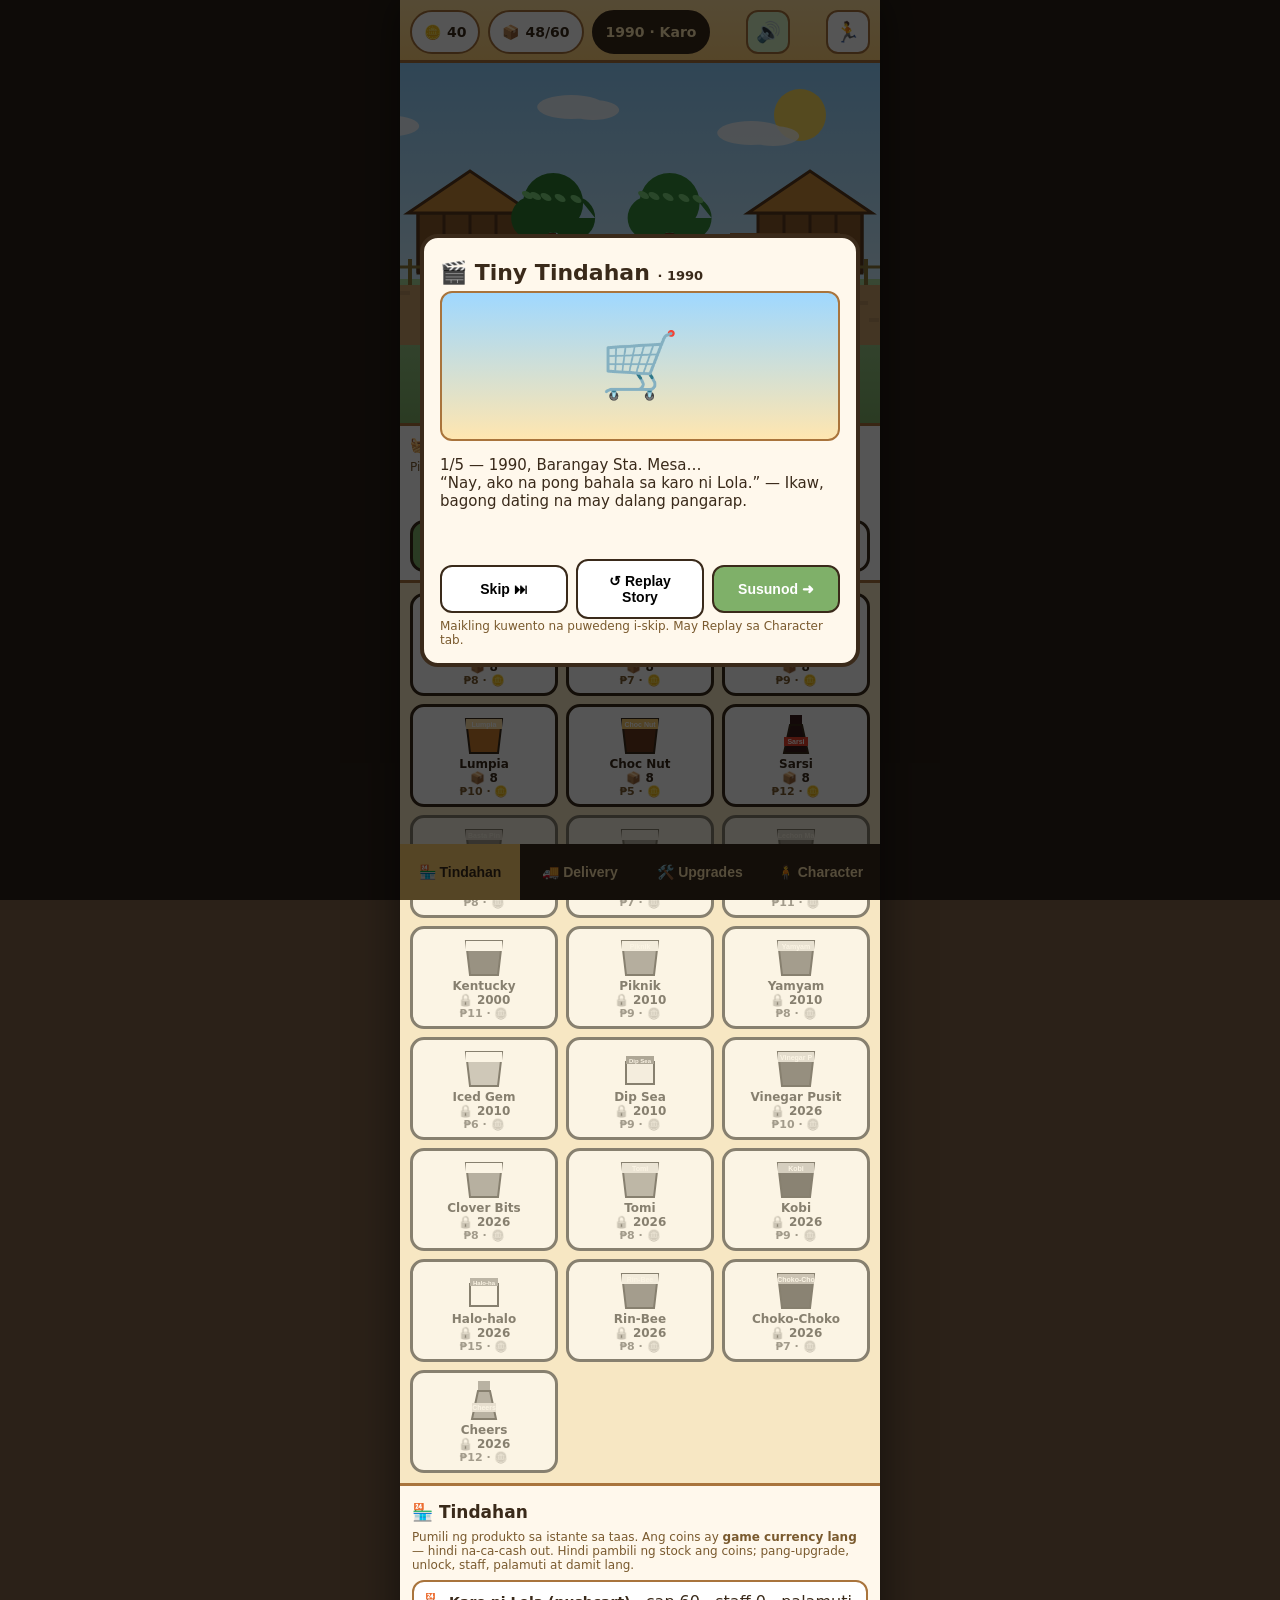
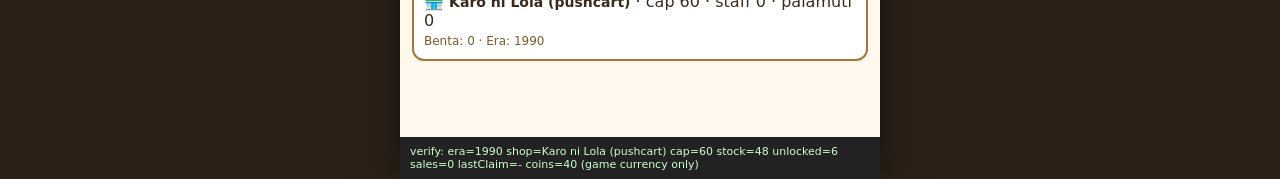
==== index.html @ ad43b335 "Save game and conversation for issue #1 Run: 37339218837" ====
<!DOCTYPE html>
<html lang="tl">
<head>
<meta charset="UTF-8">
<meta name="viewport" content="width=device-width, initial-scale=1.0, maximum-scale=1.0, user-scalable=no, viewport-fit=cover">
<meta name="theme-color" content="#7fb069">
<link rel="icon" href="data:image/svg+xml,<svg xmlns='http://www.w3.org/2000/svg' viewBox='0 0 100 100'><text y='.9em' font-size='90'>🛒</text></svg>">
<title>Tiny Tindahan (1990–2026)</title>
<style>
*{box-sizing:border-box;-webkit-tap-highlight-color:transparent}
html,body{margin:0;padding:0;background:#2b2118;font-family:"Segoe UI",system-ui,-apple-system,Roboto,"Helvetica Neue",Arial,sans-serif;color:#3a2a1a}
#wrap{max-width:480px;margin:0 auto;min-height:100dvh;background:#fff8ec;display:flex;flex-direction:column;position:relative;box-shadow:0 0 40px #0008}
#topbar{display:flex;align-items:center;gap:8px;padding:10px 10px 6px;background:linear-gradient(#ffdf9e,#ffd07a);border-bottom:3px solid #a9743c;position:sticky;top:0;z-index:30}
.pill{background:#fff;border:2px solid #a9743c;border-radius:999px;padding:5px 12px;font-weight:800;font-size:14px;min-height:44px;display:flex;align-items:center;gap:6px}
.pill small{font-weight:600}
#eraPill{background:#3a2a1a;color:#ffe6b0;border-color:#3a2a1a}
.iconbtn{margin-left:auto;background:#fff;border:2px solid #a9743c;border-radius:12px;min-width:44px;min-height:44px;font-size:20px;cursor:pointer}
.iconbtn.on{background:#d8f3c5}
#stage{position:relative;background:#bfe8ff}
canvas#game{display:block;width:100%;height:auto;touch-action:manipulation}
#bubble{position:absolute;left:50%;transform:translateX(-50%);top:8px;max-width:92%;background:#fff;border:3px solid #3a2a1a;border-radius:14px;padding:8px 12px;font-size:14px;display:none;z-index:5;box-shadow:0 4px 0 #0003}
#bubble b{color:#b3541e}
#bubble .orderRow{display:flex;gap:6px;margin-top:6px;flex-wrap:wrap}
#orderPanel{background:#fff;border-top:3px solid #a9743c;padding:8px 10px}
#orderPanel h3{margin:2px 0 6px;font-size:15px}
#tray{display:flex;gap:8px;flex-wrap:wrap;min-height:52px}
.trayItem{border:2px dashed #a9743c;border-radius:10px;padding:4px 8px;font-size:13px;font-weight:700;background:#fff8e6}
#serveRow{display:flex;gap:8px;margin-top:8px}
.bigbtn{flex:1;min-height:52px;border-radius:14px;border:3px solid #3a2a1a;font-size:16px;font-weight:900;cursor:pointer}
#serveBtn{background:#7fb069;color:#fff;text-shadow:0 1px 0 #0006}
#clearBtn{background:#fff}
#shelf{display:grid;grid-template-columns:repeat(3,1fr);gap:8px;padding:10px;background:#f7e7c3;border-top:3px solid #a9743c}
.prod{border:3px solid #3a2a1a;border-radius:14px;background:#fff;padding:6px 4px;text-align:center;cursor:pointer;position:relative;min-height:96px;user-select:none}
.prod:active{transform:scale(.96)}
.prod.sel{outline:4px solid #2e9e44;background:#e9ffd9}
.prod.locked{filter:grayscale(1);opacity:.55}
.prod .pk{height:44px;display:flex;align-items:center;justify-content:center}
.prod .nm{font-size:12px;font-weight:900}
.prod .st{font-size:12px;font-weight:700}
.prod .pr{font-size:11px;color:#7a5a2e;font-weight:700}
.prod.pop{animation:pop .35s}
@keyframes pop{40%{transform:translateY(-8px) scale(1.08)}}
#tabs{display:flex;background:#3a2a1a;position:sticky;bottom:0;z-index:30}
#tabs button{flex:1;background:none;border:none;color:#ffe6b0;font-weight:900;font-size:14px;padding:14px 4px;min-height:56px;cursor:pointer}
#tabs button.act{background:#ffcf6e;color:#3a2a1a}
.sheet{display:none;padding:12px;max-height:46dvh;overflow:auto;background:#fff8ec;border-top:3px solid #a9743c}
.sheet.act{display:block}
.sheet h2{margin:4px 0 8px;font-size:17px}
.card{border:2px solid #a9743c;border-radius:12px;padding:10px;margin:8px 0;background:#fff}
.card b{font-size:14px}
.row{display:flex;gap:8px;align-items:center;flex-wrap:wrap}
.btn{border:2px solid #3a2a1a;border-radius:12px;background:#ffcf6e;font-weight:900;padding:12px;min-height:48px;font-size:14px;cursor:pointer;flex:1}
.btn.ghost{background:#fff}
.btn.green{background:#7fb069;color:#fff}
.btn:disabled{opacity:.5}
.note{font-size:12px;color:#7a5a2e}
.modal{position:fixed;inset:0;background:#000a;display:none;align-items:center;justify-content:center;z-index:99;padding:14px}
.modal.open{display:flex}
.box{background:#fff8ec;border:4px solid #3a2a1a;border-radius:18px;max-width:440px;width:100%;max-height:92dvh;overflow:auto;padding:16px}
.box h1{font-size:22px;margin:6px 0}
.storyImg{height:150px;border-radius:12px;background:linear-gradient(#9fd8ff,#ffe6b0);border:2px solid #a9743c;display:flex;align-items:center;justify-content:center;font-size:64px;overflow:hidden;position:relative}
.opt{display:flex;gap:6px;flex-wrap:wrap;margin:6px 0}
.opt button{border:2px solid #3a2a1a;border-radius:999px;padding:10px 12px;min-height:44px;background:#fff;font-weight:800;cursor:pointer;font-size:13px}
.opt button.sel{background:#3a2a1a;color:#ffe6b0}
input[type=text]{width:100%;padding:12px;border:2px solid #3a2a1a;border-radius:12px;font-size:16px;min-height:48px}
#toast{position:fixed;left:50%;transform:translateX(-50%);bottom:76px;background:#3a2a1a;color:#ffe6b0;padding:10px 16px;border-radius:999px;font-weight:800;display:none;z-index:120;font-size:14px}
#adbox{text-align:center}
#adprog{height:14px;background:#eee;border-radius:99px;overflow:hidden;border:2px solid #3a2a1a;margin:10px 0}
#adbar{height:100%;width:0;background:#7fb069}
@media (prefers-reduced-motion:reduce){.prod.pop{animation:none}}
#verify{font-size:11px;background:#222;color:#cfc;padding:8px 10px;white-space:pre-wrap}
</style>
</head>
<body>
<div id="wrap">
  <div id="topbar">
    <div class="pill">🪙 <span id="coins">0</span></div>
    <div class="pill">📦 <span id="cap">0/60</span></div>
    <div class="pill" id="eraPill">1990</div>
    <button class="iconbtn on" id="sndBtn" title="Tunog">🔊</button>
    <button class="iconbtn" id="motionBtn" title="Bawas galaw">🏃</button>
  </div>
  <div id="stage">
    <canvas id="game" width="480" height="360"></canvas>
    <div id="bubble"></div>
  </div>
  <div id="orderPanel">
    <h3>🧺 <span id="custName">Maghintay ng customer…</span></h3>
    <div id="tray"><span class="note">Pindutin ang produkto sa ibaba para ihanda ang order.</span></div>
    <div id="serveRow">
      <button class="bigbtn" id="serveBtn">Ibigay 🧾</button>
      <button class="bigbtn" id="clearBtn">Alisin</button>
    </div>
  </div>
  <div id="shelf"></div>
  <div class="sheet act" id="sh-tindahan">
    <h2>🏪 Tindahan</h2>
    <div class="note">Pumili ng produkto sa istante sa taas. Ang coins ay <b>game currency lang</b> — hindi na-ca-cash out. Hindi pambili ng stock ang coins; pang-upgrade, unlock, staff, palamuti at damit lang.</div>
    <div id="shopInfo"></div>
  </div>
  <div class="sheet" id="sh-delivery">
    <h2>🚚 Delivery</h2>
    <div class="card"><b>📦 Libreng Daily Delivery</b> (Asia/Manila, 1×/araw)<br>
      <span id="dailyInfo" class="note"></span><br><br>
      <div class="row"><button class="btn green" id="claimBtn">Claim Free Delivery</button>
      <button class="btn" id="claimAdBtn">📺 Watch Ad — Claim +6 Bonus</button></div>
      <div class="note">Demo Ad pa lang (hindi tunay na kita). Bonus ay eksaktong +6 kapag natapos ang ad.</div>
    </div>
    <div class="card"><b>📺 Extra stock (Rewarded Ad, +6 bawat panood)</b><br>
      <span class="note">Pumili ng bundle bago manood. Reward pagkatapos ng ad. Kapag ni-close/skip, walang reward.</span>
      <div class="row" style="margin-top:8px"><select id="adBundle" style="flex:1;min-height:48px;border-radius:12px;border:2px solid #3a2a1a;font-weight:800"></select>
      <button class="btn" id="watchAdBtn">Manood (Demo Ad)</button></div>
    </div>
    <div class="card"><b>💎 Stock Packs (bayad)</b><br><span class="note">Demo-only — walang tunay na bayad na nakakabit. Hindi ito investment o pagkakakitaan.</span>
      <div class="row" style="margin-top:8px">
        <button class="btn ghost" id="pack1">Maliit ₱29 · 12 halo (DEMO)</button>
        <button class="btn ghost" id="pack2">Malaki ₱99 · 40 halo (DEMO)</button>
      </div>
    </div>
    <div class="card"><b>📥 Delivery box (sobra)</b><div id="dbox" class="note"></div>
      <div class="row"><button class="btn ghost" id="stashBtn">Ilipat ang kasya sa istante</button></div>
    </div>
  </div>
  <div class="sheet" id="sh-upgrades">
    <h2>🛠️ Upgrades</h2>
    <div id="upg"></div>
  </div>
  <div class="sheet" id="sh-character">
    <h2>🧍 Character</h2>
    <div id="charPane"></div>
  </div>
  <div id="tabs">
    <button data-s="tindahan" class="act">🏪 Tindahan</button>
    <button data-s="delivery">🚚 Delivery</button>
    <button data-s="upgrades">🛠️ Upgrades</button>
    <button data-s="character">🧍 Character</button>
  </div>
  <div id="verify"></div>
</div>

<!-- STORY -->
<div class="modal open" id="storyM"><div class="box">
  <h1>🎬 Tiny Tindahan <small style="font-size:13px">· 1990</small></h1>
  <div class="storyImg" id="storyImg">🛒</div>
  <p id="storyTxt" style="font-size:15px;min-height:88px"></p>
  <div class="row"><button class="btn ghost" id="skipStory">Skip ⏭</button>
  <button class="btn ghost" id="replayStory">↺ Replay Story</button>
  <button class="btn green" id="nextStory">Susunod ➜</button></div>
  <div class="note">Maikling kuwento na puwedeng i-skip. May Replay sa Character tab.</div>
</div></div>

<!-- CHARACTER SELECT -->
<div class="modal" id="charM"><div class="box">
  <h1>🧍 Piliin ang tindero/tindera</h1>
  <label class="note">Pangalan</label><input type="text" id="pname" maxlength="14" value="Apo">
  <div id="charOpts"></div>
  <div class="row" style="margin-top:10px"><button class="btn green" id="startBtn">Magsimula sa 1990 🎉</button></div>
  <div class="note">Ibang hiwa ng damit sa bawat era (hindi recolor lang): 1990 baro/tsinelas → 2000 polo → 2010 tee+apron → 2026 modern polo+apron.</div>
</div></div>

<!-- DEMO AD -->
<div class="modal" id="adM"><div class="box" id="adbox">
  <h1>📺 Demo Ad</h1>
  <p class="note">Hindi ito tunay na ad / walang kinikita. Tapusin para makuha ang eksaktong +6.</p>
  <div style="font-size:54px">🥤✨🍪</div>
  <p><b>Sari-sari saya! Bili na!</b></p>
  <div id="adprog"><div id="adbar"></div></div>
  <div class="row"><button class="btn ghost" id="closeAd">Isara (walang reward)</button>
  <button class="btn green" id="finishAd" disabled>Tapusin (0s)</button></div>
</div></div>

<div id="toast"></div>

<script>
"use strict";
/* ============ DATA ============ */
const PRODUCTS=[
 {id:"pompoms",n:"Pompoms",c1:"#e8402a",c2:"#ffb52e",price:8,era:1990,kind:"packet",d:"Cheese curls"},
 {id:"sweetcorn",n:"Sweet Corn",c1:"#f7c948",c2:"#3f9e4d",price:7,era:1990,kind:"packet",d:"Mais"},
 {id:"bangus",n:"Sizzling Bangus",c1:"#2e9bd6",c2:"#ffffff",price:9,era:1990,kind:"packet",d:"Bangus chichirya"},
 {id:"lumpia",n:"Lumpia",c1:"#c97b2d",c2:"#ffe1a8",price:10,era:1990,kind:"packet",d:"Lumpiang shanghai snack"},
 {id:"chocnut",n:"Choc Nut",c1:"#6b3b1f",c2:"#f5c86e",price:5,era:1990,kind:"packet",d:"Mani-choco"},
 {id:"sarsi",n:"Sarsi",c1:"#3b1c1c",c2:"#e8402a",price:12,era:1990,kind:"bottle",d:"Bottled sarsaparilla"},
 {id:"basta",n:"Basta Pinoy",c1:"#1d6fb8",c2:"#ffdf3e",price:8,era:2000,kind:"packet"},
 {id:"aiza",n:"Aiza",c1:"#e86fb0",c2:"#fff",price:7,era:2000,kind:"packet"},
 {id:"lechon",n:"Lechon Manok",c1:"#b3541e",c2:"#ffd07a",price:11,era:2000,kind:"packet"},
 {id:"kentucky",n:"Kentucky",c1:"#d42a2a",c2:"#fff",price:11,era:2000,kind:"packet"},
 {id:"piknik",n:"Piknik",c1:"#2e9e44",c2:"#fff59d",price:9,era:2010,kind:"packet"},
 {id:"yamyam",n:"Yamyam",c1:"#7b4fd0",c2:"#ffd1ec",price:8,era:2010,kind:"packet"},
 {id:"icedgem",n:"Iced Gem",c1:"#f49ac1",c2:"#fff",price:6,era:2010,kind:"jar"},
 {id:"dipsea",n:"Dip Sea",c1:"#1f8a8a",c2:"#c8fff4",price:9,era:2010,kind:"cup"},
 {id:"pusit",n:"Vinegar Pusit",c1:"#5b3b8c",c2:"#cfe08a",price:10,era:2026,kind:"packet"},
 {id:"clover",n:"Clover Bits",c1:"#3f9e4d",c2:"#fff",price:8,era:2026,kind:"packet"},
 {id:"tomi",n:"Tomi",c1:"#ff7b1c",c2:"#ffe1a8",price:8,era:2026,kind:"packet"},
 {id:"kobi",n:"Kobi",c1:"#4d2c1a",c2:"#ffb52e",price:9,era:2026,kind:"packet"},
 {id:"halo",n:"Halo-halo",c1:"#b678e8",c2:"#fff",price:15,era:2026,kind:"cup"},
 {id:"rinbee",n:"Rin-Bee",c1:"#e8402a",c2:"#fff59d",price:8,era:2026,kind:"packet"},
 {id:"choko",n:"Choko-Choko",c1:"#4d2c1a",c2:"#ff8fb0",price:7,era:2026,kind:"packet"},
 {id:"cheers",n:"Cheers",c1:"#2e9bd6",c2:"#ffdf3e",price:12,era:2026,kind:"bottle"},
];
const ERAS=[1990,2000,2010,2026];
const SHOPLV=[{n:"Karo ni Lola (pushcart)",cap:60,cost:0},{n:"Sari-sari Store",cap:90,cost:150},{n:"Malaking Tindahan",cap:140,cost:400},{n:"Talipapa Stalls",cap:220,cost:900}];
const LINES={
 req:["Pabili po ng {o}! 🙏","Ate/Kuya, pahingi pong {o} 😋","Nakakamiss 'to! {o} nga po.","Pang-merienda lang po, {o} please!","Sarap nito noong bata ako — {o} nga!","Pasalubong ko po: {o} 😄"],
 thanks:["Salamat po! Babalik ako! 😊","Sarap! Sulit! 👍","Ayos! Ingat po! 👋","Sakto sa merienda! 🥰","Salamat, suki na ako! ❤️"],
 browse:["Tingin-tingin lang po muna… 👀","Uy, dami n'yong bago! 😮","Naalala ko si Lola dito… 🥹","Kamusta po? Mainit ngayon no? ☀️"],
 nostock:["Ay, ubos na pala… bukas na lang! 🥲","Sayang! Next time na lang po."]
};
const CUSTS=[
 {id:"junjun",n:"Jun-jun",d:"Bata · 8 y/o",skin:"#f2b880",hair:"#2b2118",hs:"buzz",cloth:"#e8402a",h:0.72},
 {id:"mika",n:"Mika",d:"Estudyante",skin:"#e8a06e",hair:"#4d2c1a",hs:"pigtail",cloth:"#2e9bd6",h:0.85},
 {id:"nena",n:"Aling Nena",d:"Suki · 62 y/o",skin:"#d99a63",hair:"#cfcfcf",hs:"bun",cloth:"#7b4fd0",h:0.95},
 {id:"boy",n:"Mang Boy",d:"Karpintero",skin:"#c98a5a",hair:"#1c1c1c",hs:"cap",cloth:"#3f9e4d",h:1.05},
 {id:"pilo",n:"Tatay Pilo",d:"Lolo · 70 y/o",skin:"#d99a63",hair:"#eeeeee",hs:"thin",cloth:"#a9743c",h:0.98},
 {id:"liza",n:"Liza",d:"Nanay",skin:"#f2b880",hair:"#5b2c14",hs:"long",cloth:"#e86fb0",h:1.0},
 {id:"drix",n:"Kuya Drix",d:"Tricycle driver",skin:"#c98a5a",hair:"#1c1c1c",hs:"short",cloth:"#ffdf3e",h:1.08},
];
const SKINS=["#f7c9a0","#f2b880","#e8a06e","#d99a63","#c98a5a","#a06a3b"];
const HAIRS=["#1c1c1c","#4d2c1a","#7a4a1e","#cfcfcf","#5b2c14","#2b2118"];
const HSTYLES=["short","buzz","long","bun","pigtail","cap","thin"];
const CLOTHES90=["Baro't Tsinelas","Daster 90s","Polo Barong","Palda't Blusa"];
const CLOTHESNEW=["Polo 2000","Tee + Apron","Modern Polo","Talipapa Vest"];
/* ============ STATE ============ */
const KEY="tinyTindahan_v1";
let S;
function defState(){const stock={};["pompoms","sweetcorn","bangus","lumpia","chocnut","sarsi"].forEach(k=>stock[k]=8);
 return {coins:40,stock,dbox:{},shop:0,unlocked:["pompoms","sweetcorn","bangus","lumpia","chocnut","sarsi"],
 staff:0,decor:0,eraIdx:0,seenStory:false,char:{name:"Apo",skin:1,hair:1,hs:0,cloth:0,body:1},
 lastClaim:"",muted:false,vol:0.7,reduced:false,sales:0};}
function load(){try{const r=localStorage.getItem(KEY);if(r){S=Object.assign(defState(),JSON.parse(r));return;}}catch(e){}S=defState();}
function save(){try{localStorage.setItem(KEY,JSON.stringify(S));}catch(e){}}
function manilaDate(){try{return new Intl.DateTimeFormat("en-CA",{timeZone:"Asia/Manila",year:"numeric",month:"2-digit",day:"2-digit"}).format(new Date());}catch(e){const d=new Date(Date.now()+8*3600e3);return d.toISOString().slice(0,10);}}
function capacity(){return SHOPLV[S.shop].cap;}
function totalStock(){return Object.values(S.stock).reduce((a,b)=>a+(b|0),0);}
function freeAmt(){return Math.round(capacity()/2);}
function prod(id){return PRODUCTS.find(p=>p.id===id);}
function unlockedList(){return PRODUCTS.filter(p=>S.unlocked.includes(p.id));}
/* ============ AUDIO (original) ============ */
let AC=null,musicNodes=null;
function ac(){if(!AC){AC=new (window.AudioContext||window.webkitAudioContext)();}if(AC.state==="suspended")AC.resume();return AC;}
function beep(f,d,type,g){if(S.muted)return;try{const c=ac(),o=c.createOscillator(),v=c.createGain();o.type=type||"sine";o.frequency.value=f;v.gain.value=(g||0.2)*S.vol;o.connect(v);v.connect(c.destination);o.start();v.gain.exponentialRampToValueAtTime(0.001,c.currentTime+d);o.stop(c.currentTime+d);}catch(e){}}
const sfx={
 coin(){beep(880,.12,"square",.12);setTimeout(()=>beep(1320,.18,"square",.12),90);},
 pop(){beep(520,.08,"triangle",.2);},
 buy(){beep(660,.1,"triangle",.2);setTimeout(()=>beep(880,.14,"triangle",.2),110);},
 box(){beep(300,.15,"sawtooth",.1);setTimeout(()=>beep(420,.15,"sawtooth",.1),130);},
 err(){beep(180,.25,"sawtooth",.15);},
 step(){beep(200,.05,"sine",.05);}
};
function startMusic(){if(musicNodes||S.muted)return;try{const c=ac();
 const g=c.createGain();g.gain.value=0.10*S.vol;g.connect(c.destination);
 const notes=[523,587,659,784,880,784,659,587,523,440,523,587];let i=0;
 const t=setInterval(()=>{if(S.muted||document.hidden)return;const o=c.createOscillator(),v=c.createGain();
  o.type="triangle";o.frequency.value=notes[i%notes.length];v.gain.value=0.5;
  o.connect(v);v.connect(g);o.start();v.gain.exponentialRampToValueAtTime(0.001,c.currentTime+0.6);o.stop(c.currentTime+0.65);i++;},620);
 musicNodes={g,t};}catch(e){}}
function stopMusic(){if(musicNodes){clearInterval(musicNodes.t);try{musicNodes.g.disconnect();}catch(e){}musicNodes=null;}}
document.addEventListener("visibilitychange",()=>{if(document.hidden)stopMusic();else if(!S.muted)startMusic();});
["pointerdown","touchstart"].forEach(e=>document.addEventListener(e,function once(){startMusic();},{once:true}));
/* ============ CANVAS SCENE ============ */
const cv=document.getElementById("game"),ctx=cv.getContext("2d");
let t0=performance.now(),walkT=0;
let queue=[]; // {cust, x, tx, state:'in'|'order'|'leaving', phase, order:[ids], line}
let flyItems=[]; // {id, x0,y0,x1,y1,t}
let tray=[]; // selected ids
let spawnT=0, activeCust=null;
const reducedPref=matchMedia("(prefers-reduced-motion: reduce)").matches;
if(reducedPref)S&&(S.reduced=true);
function R(a,b){return a+Math.random()*(b-a);}
function sway(){return (S&&S.reduced)?0:1;}
function drawPerson(x,y,s,o,phase,mode){
 // s scale, o {skin,hair,hs,cloth}, phase walk cycle, mode walk|idle
 ctx.save();ctx.translate(x,y);ctx.scale(s,s);
 const bob=(mode==="walk"?Math.abs(Math.sin(phase))*3*sway():Math.sin(phase*0.5)*1.2*sway());
 ctx.translate(0,-bob);
 const legSwing=mode==="walk"?Math.sin(phase)*14*sway():0;
 const armSwing=mode==="walk"?Math.sin(phase+Math.PI)*12*sway():Math.sin(phase*0.5)*3*sway();
 ctx.lineCap="round";
 // shadow
 ctx.fillStyle="#0003";ctx.beginPath();ctx.ellipse(0,2,16,5,0,0,7);ctx.fill();
 // legs (proper two-segment walking)
 [[-6,legSwing],[6,-legSwing]].forEach(([lx,sw])=>{
  ctx.strokeStyle="#3a3a5a";ctx.lineWidth=7;
  ctx.beginPath();ctx.moveTo(lx,-42);
  ctx.lineTo(lx+sw*0.5,-22);ctx.lineTo(lx+sw,-2);ctx.stroke();
  ctx.fillStyle="#5b3a1e";ctx.fillRect(lx+sw-6,-6,12,6); // tsinelas
 });
 // torso (clothing shape varies by outfit)
 ctx.fillStyle=o.cloth;
 if((o.outfit||"").includes("Daster")||(o.outfit||"").includes("Palda")){ctx.beginPath();ctx.moveTo(-14,-84);ctx.lineTo(14,-84);ctx.lineTo(20,-42);ctx.lineTo(-20,-42);ctx.closePath();ctx.fill();}
 else if((o.outfit||"").includes("Vest")||(o.outfit||"").includes("Apron")){ctx.fillRect(-13,-84,26,42);ctx.fillStyle="#00000022";ctx.fillRect(-13,-84,26,12);}
 else{ctx.fillRect(-13,-84,26,42);}
 ctx.strokeStyle="#3a2a1a";ctx.lineWidth=2;ctx.strokeRect(-13,-84,26,42);
 // arms with swing
 [[-15,armSwing],[15,-armSwing]].forEach(([ax,sw])=>{
  ctx.strokeStyle=o.skin;ctx.lineWidth=6;
  ctx.beginPath();ctx.moveTo(ax,-78);ctx.lineTo(ax+sw*0.4,-58);ctx.lineTo(ax+sw,-44);ctx.stroke();
  ctx.fillStyle=o.skin;ctx.beginPath();ctx.arc(ax+sw,-42,4.5,0,7);ctx.fill();
 });
 // head
 ctx.fillStyle=o.skin;ctx.beginPath();ctx.arc(0,-98,14,0,7);ctx.fill();
 ctx.strokeStyle="#3a2a1a";ctx.lineWidth=1.5;ctx.stroke();
 // eyes/smile
 ctx.fillStyle="#222";ctx.fillRect(-7,-100,3,4);ctx.fillRect(4,-100,3,4);
 ctx.strokeStyle="#7a3a1a";ctx.beginPath();ctx.arc(0,-94,5,0.2,Math.PI-0.2);ctx.stroke();
 // hair styles (visibly different)
 ctx.fillStyle=o.hair;
 if(o.hs==="buzz"){ctx.beginPath();ctx.arc(0,-100,14,Math.PI,0);ctx.fill();}
 else if(o.hs==="long"){ctx.fillRect(-15,-112,30,34);ctx.beginPath();ctx.arc(0,-100,14,Math.PI,0);ctx.fill();}
 else if(o.hs==="bun"){ctx.beginPath();ctx.arc(0,-100,14,Math.PI,0);ctx.fill();ctx.beginPath();ctx.arc(0,-116,7,0,7);ctx.fill();}
 else if(o.hs==="pigtail"){ctx.beginPath();ctx.arc(0,-100,14,Math.PI,0);ctx.fill();ctx.beginPath();ctx.arc(-16,-96,5,0,7);ctx.arc(16,-96,5,0,7);ctx.fill();}
 else if(o.hs==="cap"){ctx.fillStyle="#d42a2a";ctx.fillRect(-14,-114,28,10);ctx.fillRect(-14,-106,8,6);ctx.fillStyle=o.hair;ctx.fillRect(-12,-100,5,8);ctx.fillRect(7,-100,5,8);}
 else if(o.hs==="thin"){ctx.strokeStyle=o.hair;ctx.lineWidth=3;ctx.beginPath();ctx.arc(0,-100,14,Math.PI*1.05,Math.PI*1.95);ctx.stroke();}
 else{ctx.beginPath();ctx.arc(0,-102,14,Math.PI*0.95,Math.PI*2.05);ctx.fill();ctx.fillRect(-14,-104,28,6);}
 ctx.restore();
}
function drawPacket(x,y,p,sw,scale){
 ctx.save();ctx.translate(x,y);ctx.rotate(sw*0.12);ctx.scale(scale||1,scale||1);
 ctx.fillStyle=p.c1;ctx.strokeStyle="#3a2a1a";ctx.lineWidth=2;
 ctx.beginPath();ctx.moveTo(-14,-18);ctx.lineTo(14,-18);ctx.lineTo(11,18);ctx.lineTo(-11,18);ctx.closePath();ctx.fill();ctx.stroke();
 ctx.fillStyle=p.c2;ctx.fillRect(-14,-18,28,9);
 ctx.fillStyle="#fff";ctx.font="bold 7px sans-serif";ctx.textAlign="center";
 const nm=p.n.length>9?p.n.slice(0,9):p.n;ctx.fillText(nm,0,2);
 ctx.fillStyle="#ffffffcc";ctx.fillRect(-9,-8,4,20);
 ctx.restore();
}
function drawBottle(x,y,p,sw,scale){
 ctx.save();ctx.translate(x,y);ctx.rotate(sw*0.08);ctx.scale(scale||1,scale||1);
 ctx.fillStyle=p.c1;ctx.strokeStyle="#3a2a1a";ctx.lineWidth=2;
 ctx.fillRect(-4,-26,8,8);ctx.beginPath();ctx.moveTo(-4,-18);ctx.lineTo(-8,14);ctx.lineTo(8,14);ctx.lineTo(4,-18);ctx.closePath();ctx.fill();ctx.stroke();
 ctx.fillStyle=p.c2;ctx.fillRect(-8,2,16,8);
 ctx.fillStyle="#fff";ctx.font="bold 6px sans-serif";ctx.textAlign="center";ctx.fillText(p.n.slice(0,6),0,8);
 ctx.restore();
}
function scene(now){
 const dt=Math.min(0.05,(now-t0)/1000);t0=now;walkT+=dt*(S&&S.reduced?0:1);
 const W=480,H=360,era=ERAS[S?S.eraIdx:0]||1990,modern=S?S.shop:0;
 // sky
 const g=ctx.createLinearGradient(0,0,0,H);g.addColorStop(0,"#8fd0ff");g.addColorStop(.6,"#cfeeff");g.addColorStop(.6,"#a8d89a");g.addColorStop(1,"#7fb069");
 ctx.fillStyle=g;ctx.fillRect(0,0,W,H);
 // sun + clouds
 ctx.fillStyle="#ffdf5e";ctx.beginPath();ctx.arc(400,52,26,0,7);ctx.fill();
 ctx.fillStyle="#ffffffcc";
 const cx=(walkT*8)%560-40;
 [[cx,60],[cx+200,44],[cx+380,70]].forEach(([x,y])=>{ctx.beginPath();ctx.ellipse(x,y,34,12,0,0,7);ctx.ellipse(x+22,y+3,26,10,0,0,7);ctx.fill();});
 // houses: kubo -> concrete
 function house(x,eraM,flip){
  ctx.save();ctx.translate(x,0);if(flip)ctx.scale(-1,1);
  if(era<2000){ctx.fillStyle="#8a5a2b";ctx.fillRect(-52,150,104,60);ctx.strokeStyle="#5b3a1e";ctx.lineWidth=3;ctx.strokeRect(-52,150,104,60);
   for(let i=0;i<4;i++){ctx.beginPath();ctx.moveTo(-52+i*26,150);ctx.lineTo(-52+i*26,210);ctx.stroke();}
   ctx.fillStyle="#c98a3b";ctx.beginPath();ctx.moveTo(-62,150);ctx.lineTo(0,108);ctx.lineTo(62,150);ctx.closePath();ctx.fill();ctx.stroke();
   ctx.fillStyle="#6b3b1f";ctx.fillRect(-14,176,28,34);}
  else{const c=era>=2026?"#f2f2f2":era>=2010?"#ffe1b8":"#e8d9b8";
   ctx.fillStyle=c;ctx.fillRect(-56,140,112,70);ctx.strokeStyle="#5b5b5b";ctx.lineWidth=3;ctx.strokeRect(-56,140,112,70);
   ctx.fillStyle=era>=2026?"#2e9bd6":"#b3541e";ctx.fillRect(-56,140,112,16);
   ctx.fillStyle="#7fb069";ctx.fillRect(-40,165,24,20);ctx.fillRect(16,165,24,20);
   ctx.fillStyle="#6b3b1f";ctx.fillRect(-12,178,24,32);}
  ctx.restore();}
 house(70,era,false);house(410,era>=2000?1:0,true);
 // nearby store + radio
 ctx.fillStyle="#a9743c";ctx.fillRect(330,170,110,60);ctx.fillStyle="#ffdf9e";ctx.fillRect(336,176,98,22);
 ctx.fillStyle="#3a2a1a";ctx.font="bold 11px sans-serif";ctx.textAlign="center";ctx.fillText(era>=2010?"MINI MART 📻":"TINDAHAN 📻",385,191);
 ctx.fillStyle="#222";ctx.fillRect(372,196,26,16);ctx.fillStyle="#7fb069";ctx.fillRect(374,198,22,4);
 if(!S.muted){ctx.font="14px sans-serif";const n=Math.sin(walkT*3)*3*sway();ctx.fillText("🎵",360,196+n);ctx.fillText("🎶",404,200-n);}
 // trees + swaying leaves
 [[150,"#2e7d32"],[270,"#388e3c"]].forEach(([x,c],ti)=>{
  ctx.fillStyle="#6b3b1f";ctx.fillRect(x-6,170,12,50);
  ctx.fillStyle=c;const s1=Math.sin(walkT*1.6+ti)*4*sway();
  ctx.beginPath();ctx.arc(x+s1,140,30,0,7);ctx.arc(x-20+s1,155,22,0,7);ctx.arc(x+20+s1,155,22,0,7);ctx.fill();
  ctx.fillStyle="#7fd67f";for(let i=0;i<5;i++){const lx=x-24+i*12+Math.sin(walkT*2+i+ti)*4*sway();ctx.beginPath();ctx.ellipse(lx,132+((i*37)%18),6,3,0.5,0,7);ctx.fill();}
 });
 // bamboo fence (1990) vs concrete (later)
 ctx.strokeStyle=era<2000?"#8a7a3b":"#999";ctx.lineWidth=4;
 for(let x=10;x<470;x+=24){ctx.beginPath();ctx.moveTo(x,196);ctx.lineTo(x,222);ctx.stroke();}
 ctx.lineWidth=3;ctx.beginPath();ctx.moveTo(0,204);ctx.lineTo(480,204);ctx.stroke();
 // road dirt->paved
 ctx.fillStyle=era<2000?"#c9a06a":era<2010?"#9a9a9a":"#555";ctx.fillRect(0,222,480,60);
 if(era>=2000){ctx.fillStyle="#fff";for(let x=((walkT*0)%60);x<480;x+=60)ctx.fillRect(x,248,30,4);}
 else{ctx.fillStyle="#00000018";for(let i=0;i<20;i++)ctx.fillRect((i*67)%480,228+((i*29)%44),10,4);}
 // CART / SHOP
 const cartX=240,cartY=300;
 const bounce=Math.sin(walkT*2)*1.5*sway();
 ctx.save();ctx.translate(cartX,cartY+bounce);
 const lvl=S?S.shop:0;
 if(lvl===0){
  ctx.fillStyle="#8a5a2b";ctx.strokeStyle="#5b3a1e";ctx.lineWidth=3;
  ctx.fillRect(-90,-46,180,44);ctx.strokeRect(-90,-46,180,44);
  for(let i=0;i<6;i++){ctx.beginPath();ctx.moveTo(-90+i*30,-46);ctx.lineTo(-90+i*30,-2);ctx.stroke();}
  // wheels rotate
  const wr=walkT*0.5;
  [[-60,8],[60,8]].forEach(([wx,wy])=>{ctx.fillStyle="#3a2a1a";ctx.beginPath();ctx.arc(wx,wy,14,0,7);ctx.fill();
   ctx.strokeStyle="#c9a06a";ctx.lineWidth=3;for(let a=0;a<4;a++){ctx.beginPath();ctx.moveTo(wx,wy);ctx.lineTo(wx+Math.cos(wr+a*Math.PI/2)*12,wy+Math.sin(wr+a*Math.PI/2)*12);ctx.stroke();}});
  // canopy flutter
  ctx.fillStyle="#e8402a";ctx.beginPath();ctx.moveTo(-100,-46);
  for(let x=0;x<=200;x+=20)ctx.lineTo(-100+x,-66+Math.sin(walkT*3+x*0.1)*4*sway());
  ctx.lineTo(100,-46);ctx.closePath();ctx.fill();ctx.stroke();
  ctx.fillStyle="#fff";ctx.font="bold 10px sans-serif";ctx.textAlign="center";ctx.fillText("★ TINDAHAN ★",0,-52);
  // posts
  ctx.fillStyle="#5b3a1e";ctx.fillRect(-94,-46,6,44);ctx.fillRect(88,-46,6,44);
 }else{
  const w=lvl>=3?220:170;
  ctx.fillStyle=lvl>=3?"#ffdf9e":"#d9a45b";ctx.fillRect(-w/2,-110,w,108);ctx.strokeStyle="#5b3a1e";ctx.lineWidth=4;ctx.strokeRect(-w/2,-110,w,108);
  ctx.fillStyle=lvl>=3?"#2e9bd6":"#b3541e";ctx.fillRect(-w/2,-110,w,22);
  ctx.fillStyle="#fff";ctx.font="bold 12px sans-serif";ctx.textAlign="center";
  ctx.fillText(lvl>=3?"★ TALIPAPA ★":lvl===2?"MALAKING TINDAHAN":"SARI-SARI STORE",0,-92);
  ctx.fillStyle="#6b3b1f";ctx.fillRect(-w/2+14,-40,w-28,38);
  ctx.fillStyle="#00000033";ctx.fillRect(-w/2+14,-40,w-28,10);
 }
 // handwritten price sign
 ctx.fillStyle="#fff8dc";ctx.strokeStyle="#3a2a1a";ctx.lineWidth=2;
 ctx.save();ctx.rotate(Math.sin(walkT*1.4)*0.03*sway());ctx.fillRect(-150,-70,64,36);ctx.strokeRect(-150,-70,64,36);
 ctx.fillStyle="#b3541e";ctx.font="bold 9px sans-serif";ctx.textAlign="center";ctx.fillText("PRESYO:",-118,-58);ctx.fillText("₱5–₱15",-118,-47);ctx.restore();
 // hanging packets sway + jars + bottles on cart
 const show=unlockedList().slice(0,10);
 show.forEach((p,i)=>{
  const hx=-80+i*17,sw=Math.sin(walkT*1.8+i*0.9)*sway();
  if(p.kind==="bottle")drawBottle(hx,-16,p,sw,0.9);
  else drawPacket(hx,-24,p,sw,0.85);
 });
 // candy jars
 [0,1].forEach(i=>{const jx=-40+i*80;ctx.fillStyle="#ffffffaa";ctx.strokeStyle="#3a2a1a";ctx.lineWidth=2;
  ctx.beginPath();ctx.ellipse(jx,-12,14,12,0,0,7);ctx.fill();ctx.stroke();
  ctx.fillStyle="#e86fb0";for(let k=0;k<5;k++)ctx.fillRect(jx-9+k*4,-16+((k*5)%8),3,3);});
 if(S&&S.decor>0){ctx.font="20px sans-serif";ctx.fillText("🪴",-120,-80+Math.sin(walkT*2)*2*sway());ctx.fillText("🪴",140,-60);if(S.decor>1)ctx.fillText("🎏",-140,-60);}
 ctx.restore();
 // vendor (player) behind cart
 if(S){const c=S.char;drawPerson(cartX-20,cartY+34,0.62,{skin:SKINS[c.skin%6],hair:HAIRS[c.hair%6],hs:HSTYLES[c.hs%7],cloth:"#7fb069",outfit:outfitName()},walkT*2,"idle");
  ctx.fillStyle="#3a2a1a";ctx.font="bold 11px sans-serif";ctx.textAlign="center";
  const nm=c.name;const w=ctx.measureText(nm).width+12;
  ctx.fillStyle="#fff8ec";ctx.strokeStyle="#3a2a1a";ctx.lineWidth=2;
  ctx.beginPath();ctx.roundRect(240-w/2,344,w,20,8);ctx.fill();ctx.stroke();
  ctx.fillStyle="#3a2a1a";ctx.fillText(nm,240,358);
  if(S.staff>0){drawPerson(cartX+90,cartY+34,0.55,{skin:"#e8a06e",hair:"#1c1c1c",hs:"short",cloth:"#ffdf3e",outfit:"Staff Vest"},walkT*2,"idle");
   ctx.fillText("Staff",cartX+90,cartY+40);}}
 // customers
 queue.forEach(q=>{
  const mode=q.state==="order"?"idle":"walk";
  drawPerson(q.x,292,q.cust.h*0.62,{skin:q.cust.skin,hair:q.cust.hair,hs:q.cust.hs,cloth:q.cust.cloth,outfit:q.cust.d},q.phase,mode);
  ctx.font="bold 10px sans-serif";ctx.textAlign="center";
  const nw=ctx.measureText(q.cust.n).width+10;
  ctx.fillStyle="#ffffffee";ctx.strokeStyle="#3a2a1a";ctx.lineWidth=1.5;
  ctx.beginPath();ctx.roundRect(q.x-nw/2,318,nw,17,7);ctx.fill();ctx.stroke();
  ctx.fillStyle="#3a2a1a";ctx.fillText(q.cust.n,q.x,331);
 });
 // flying items
 flyItems=flyItems.filter(f=>f.t<1);
 flyItems.forEach(f=>{f.t+=dt*1.6;const x=f.x0+(f.x1-f.x0)*f.t,y=f.y0+(f.y1-f.y0)*f.t-Math.sin(f.t*Math.PI)*60;
  drawPacket(x,y,prod(f.id),0,1);});
 update(dt);
 requestAnimationFrame(scene);
}
function outfitName(){if(!S)return "";const e=S.eraIdx;const c=S.char.cloth;
 if(e===0)return CLOTHES90[c%4];if(e===1)return CLOTHESNEW[0];if(e===2)return CLOTHESNEW[1];return CLOTHESNEW[(c%2)+2];}
/* ============ GAME LOOP ============ */
function update(dt){
 // spawn
 spawnT-=dt;
 const want=queue.length<3&&totalStock()>0;
 if(spawnT<=0&&want&&!document.getElementById("storyM").classList.contains("open")){
  spawnT=R(3,6);
  const c=CUSTS[Math.floor(Math.random()*CUSTS.length)];
  // order: 1-3 items, prefer in-stock, must match dialogue
  const avail=Object.keys(S.stock).filter(k=>S.stock[k]>0&&S.unlocked.includes(k));
  if(avail.length){
   const n=Math.min(avail.length,1+Math.floor(Math.random()*3));
   const order=[];const cp=[...avail];
   for(let i=0;i<n;i++)order.push(cp.splice(Math.floor(Math.random()*cp.length),1)[0]);
   const fromLeft=Math.random()<0.5;
   const slot=queue.length;
   queue.push({cust:c,x:fromLeft?-30:510,tx:170+slot*70,state:"in",phase:R(0,6),order,line:pickLine(order),fromLeft});
   sfx.step();
  }
 }
 // move
 queue.forEach((q,i)=>{
  q.tx=170+i*70;
  if(q.state==="in"){q.phase+=dt*9;const d=q.tx-q.x;
   if(Math.abs(d)<4){q.x=q.tx;q.state="order";if(i===0)showOrder(q);}else q.x+=Math.sign(d)*Math.min(Math.abs(d),90*dt);}
  else if(q.state==="leaving"){q.phase+=dt*9;q.x+=(q.fromLeft?1:-1)*-110*dt*-1;q.x+=((q.fromLeft?540:-60)-q.x)*dt*0.6;
   if(q.x>530||q.x<-50)queue.splice(queue.indexOf(q),1);
   if(activeCust===q&&q.gone){activeCust=null;hideBubble();}}
 });
 // bubble follows first ordering
 const first=queue.find(q=>q.state==="order");
 if(first&&first!==activeCust){activeCust=first;showOrder(first);}
 if(!first){activeCust=null;}
}
function onames(ids){return ids.map(id=>prod(id).n).join(", ");}
function pickLine(order){
 const t=LINES.req[Math.floor(Math.random()*LINES.req.length)];
 return t.replace("{o}",onames(order));
}
function showOrder(q){
 document.getElementById("custName").textContent=q.cust.n+" ("+q.cust.d+") — nag-oorder";
 const b=document.getElementById("bubble");b.style.display="block";
 b.innerHTML="<b>"+q.cust.n+":</b> "+q.line+"<div class='orderRow'>"+q.order.map(id=>"<span class='trayItem'>"+prod(id).n+" ×"+(S.stock[id]|0)+"</span>").join("")+"</div>";
 tray=[];renderTray();
}
function hideBubble(){document.getElementById("bubble").style.display="none";
 document.getElementById("custName").textContent="Maghintay ng customer…";tray=[];renderTray();}
/* ============ UI ============ */
function toast(m){const t=document.getElementById("toast");t.textContent=m;t.style.display="block";clearTimeout(t._h);t._h=setTimeout(()=>t.style.display="none",2200);}
function renderTop(){
 document.getElementById("coins").textContent=S.coins;
 document.getElementById("cap").textContent=totalStock()+"/"+capacity();
 document.getElementById("eraPill").textContent=ERAS[S.eraIdx]+" · "+SHOPLV[S.shop].n.split(" ")[0];
 document.getElementById("sndBtn").textContent=S.muted?"🔇":"🔊";
 document.getElementById("motionBtn").textContent=S.reduced?"⏸️":"🏃";
 const d=manilaDate(),can=d!==S.lastClaim;
 document.getElementById("dailyInfo").textContent="Ngayon ("+d+"): libreng "+freeAmt()+" halo-halong stock ("+Math.round(freeAmt()/capacity()*100)+"% ng cap "+capacity()+"). "+(can?"Puwede pang i-claim.":"Na-claim na ngayong araw. Bukas ulit!");
 document.getElementById("claimBtn").disabled=!can;
 document.getElementById("claimAdBtn").disabled=!can;
 document.getElementById("verify").textContent="verify: era="+ERAS[S.eraIdx]+" shop="+SHOPLV[S.shop].n+" cap="+capacity()+" stock="+totalStock()+" unlocked="+S.unlocked.length+" sales="+S.sales+" lastClaim="+ (S.lastClaim||"-") +" coins="+S.coins+" (game currency only)";
 save();
}
function renderShelf(){
 const el=document.getElementById("shelf");el.innerHTML="";
 PRODUCTS.forEach(p=>{
  const un=S.unlocked.includes(p.id),st=S.stock[p.id]|0;
  const d=document.createElement("div");d.className="prod"+(tray.includes(p.id)?" sel":"")+(un?"":" locked");
  d.innerHTML="<div class='pk' data-c1='"+p.c1+"' data-c2='"+p.c2+"' data-n='"+p.n+"' data-k='"+p.kind+"'></div><div class='nm'>"+p.n+"</div><div class='st'>"+(un?("📦 "+st):"🔒 "+p.era)+"</div><div class='pr'>₱"+p.price+" · 🪙</div>";
  if(un)d.onclick=()=>{toggleTray(p.id);d.classList.remove("pop");void d.offsetWidth;d.classList.add("pop");sfx.pop();};
  else d.onclick=()=>toast("🔒 I-unlock sa Upgrades ("+p.era+")");
  el.appendChild(d);drawMini(d.querySelector(".pk"),p);
 });
 document.getElementById("shopInfo").innerHTML="<div class='card'>🏪 <b>"+SHOPLV[S.shop].n+"</b> · cap "+capacity()+" · staff "+S.staff+" · palamuti "+S.decor+"<br><span class='note'>Benta: "+S.sales+" · Era: "+ERAS[S.eraIdx]+"</span></div>";
}
function drawMini(el,p){
 const c=document.createElement("canvas");c.width=64;c.height=48;el.appendChild(c);const x=c.getContext("2d");
 x.fillStyle=p.c1;x.strokeStyle="#3a2a1a";x.lineWidth=2;
 if(p.kind==="bottle"){x.fillStyle=p.c1;x.fillRect(26,4,12,10);x.beginPath();x.moveTo(26,14);x.lineTo(20,42);x.lineTo(44,42);x.lineTo(38,14);x.closePath();x.fill();x.stroke();x.fillStyle=p.c2;x.fillRect(20,26,24,9);x.fillStyle="#fff";x.font="bold 7px sans-serif";x.textAlign="center";x.fillText(p.n.slice(0,6),32,33);}
 else if(p.kind==="cup"){x.fillStyle=p.c2;x.fillRect(18,18,28,22);x.strokeRect(18,18,28,22);x.fillStyle=p.c1;x.fillRect(18,12,28,8);x.fillStyle="#fff";x.font="bold 6px sans-serif";x.textAlign="center";x.fillText(p.n.slice(0,7),32,19);}
 else{x.beginPath();x.moveTo(14,8);x.lineTo(50,8);x.lineTo(46,42);x.lineTo(18,42);x.closePath();x.fill();x.stroke();x.fillStyle=p.c2;x.fillRect(14,8,36,10);x.fillStyle="#fff";x.font="bold 7px sans-serif";x.textAlign="center";x.fillText(p.n.slice(0,9),32,16);}
}
function renderTray(){
 const t=document.getElementById("tray");
 t.innerHTML=tray.length?tray.map(id=>"<span class='trayItem'>"+prod(id).n+"</span>").join(""):"<span class='note'>Pindutin ang produkto sa ibaba para ihanda ang order.</span>";
}
function toggleTray(id){
 const i=tray.indexOf(id);
 if(i>=0)tray.splice(i,1);
 else{if(tray.length>=3){toast("Hanggang 3 items lang");sfx.err();return;}tray.push(id);}
 renderTray();renderShelf();
}
document.getElementById("serveBtn").onclick=()=>{
 const q=queue.find(q=>q.state==="order");
 if(!q){toast("Walang nag-oorder pa");return;}
 if(!tray.length){toast("Pumili muna ng produkto");sfx.err();return;}
 // check match (order-insensitive) + stock
 const a=[...tray].sort().join(),b=[...q.order].sort().join();
 const missing=q.order.filter(id=>(S.stock[id]|0)<=0);
 if(missing.length){toast("Ubos ang "+missing.map(id=>prod(id).n).join(", ")+" — di mabenta");sfx.err();return;}
 if(a!==b){toast("Mali ang order! Gusto: "+onames(q.order));sfx.err();return;}
 // sale!
 let earn=0;q.order.forEach(id=>{S.stock[id]--;earn+=prod(id).price;
  flyItems.push({id,x0:240,y0:230,x1:q.x,y1:200,t:0});});
 S.coins+=earn;S.sales++;
 sfx.buy();setTimeout(()=>sfx.coin(),250);
 toast("Salamat! +"+earn+" 🪙 ("+LINES.thanks[Math.floor(Math.random()*LINES.thanks.length)]+")");
 q.state="leaving";q.gone=true;tray=[];
 if(S.staff>0){S.coins+=2;toast("Tinulungan ng staff! +"+earn+" +2 🪙");}
 renderTop();renderShelf();renderTray();
 setTimeout(()=>{if(queue[0]&&queue[0].state==="order")showOrder(queue[0]);else hideBubble();},600);
};
document.getElementById("clearBtn").onclick=()=>{tray=[];renderTray();renderShelf();};
/* tabs */
document.querySelectorAll("#tabs button").forEach(b=>b.onclick=()=>{
 document.querySelectorAll("#tabs button").forEach(x=>x.classList.remove("act"));b.classList.add("act");
 document.querySelectorAll(".sheet").forEach(s=>s.classList.remove("act"));
 document.getElementById("sh-"+b.dataset.s).classList.add("act");});
/* sound/motion */
document.getElementById("sndBtn").onclick=e=>{S.muted=!S.muted;if(S.muted)stopMusic();else{ac();startMusic();}renderTop();save();};
document.getElementById("motionBtn").onclick=()=>{S.reduced=!S.reduced;toast(S.reduced?"Reduced motion ON":"Reduced motion OFF");renderTop();save();};
/* ============ DELIVERY ============ */
function addStockMixed(n,filter){
 // distribute n across unlocked (or filter), respect capacity, overflow to dbox
 let room=capacity()-totalStock(),given=0,box=0;
 const pool=PRODUCTS.filter(p=>S.unlocked.includes(p.id)&&(!filter||filter.includes(p.id)));
 for(let i=0;i<n;i++){const p=pool[i%pool.length];if(room>0){S.stock[p.id]=(S.stock[p.id]|0)+1;room--;given++;}else{S.dbox[p.id]=(S.dbox[p.id]|0)+1;box++;}}
 return {given,box};
}
document.getElementById("claimBtn").onclick=()=>{
 const d=manilaDate();if(d===S.lastClaim){toast("Na-claim na ngayong araw");return;}
 const r=addStockMixed(freeAmt());
 S.lastClaim=d;sfx.box();toast("📦 Libreng delivery: "+r.given+" sa istante"+(r.box?(", "+r.box+" sa box"):"")+"!");
 renderAll();
};
let pendingBonus=false;
document.getElementById("claimAdBtn").onclick=()=>{const d=manilaDate();if(d===S.lastClaim){toast("Na-claim na ngayong araw");return;}pendingBonus=true;openAd("daily");};
document.getElementById("watchAdBtn").onclick=()=>{pendingBonus=false;openAd("extra");};
function fillBundle(){const s=document.getElementById("adBundle");s.innerHTML="";
 unlockedList().forEach(p=>{const o=document.createElement("option");o.value=p.id;o.textContent=p.n+" +6 (Demo Ad)";s.appendChild(o);});}
let adMode="extra",adT=null;
function openAd(mode){adMode=mode;document.getElementById("adM").classList.add("open");
 const bar=document.getElementById("adbar"),fin=document.getElementById("finishAd");
 let s=3;bar.style.width="0";fin.disabled=true;fin.textContent="Tapusin (3s)";
 clearInterval(adT);adT=setInterval(()=>{s--;const p=(3-s)/3*100;bar.style.width=p+"%";
  if(s<=0){clearInterval(adT);fin.disabled=false;fin.textContent="Kunin ang +6 🎁";bar.style.width="100%";}else fin.textContent="Tapusin ("+s+"s)";},1000);}
document.getElementById("closeAd").onclick=()=>{clearInterval(adT);document.getElementById("adM").classList.remove("open");toast("Ni-close ang ad — walang reward");};
document.getElementById("finishAd").onclick=()=>{
 document.getElementById("adM").classList.remove("open");
 if(adMode==="daily"){const d=manilaDate();const r=addStockMixed(freeAmt()+6);S.lastClaim=d;
  toast("📦 Daily + bonus: "+r.given+" sa istante"+(r.box?(", "+r.box+" box"):"")+" (eksaktong +6 bonus)");sfx.box();}
 else{const id=document.getElementById("adBundle").value;const r=addStockMixed(6,[id]);
  toast("📺 Salamat sa panood! +6 "+prod(id).n+(r.box?(" ("+r.box+" sa box, puno!)"):""));sfx.box();}
 pendingBonus=false;renderAll();
};
document.getElementById("pack1").onclick=()=>toast("DEMO lang — walang tunay na bayad. Hindi ito investment.");
document.getElementById("pack2").onclick=()=>toast("DEMO lang — walang tunay na bayad. Hindi ito investment.");
document.getElementById("stashBtn").onclick=()=>{
 let moved=0;for(const k in S.dbox){while(S.dbox[k]>0&&totalStock()<capacity()){S.dbox[k]--;S.stock[k]=(S.stock[k]|0)+1;moved++;}if(S.dbox[k]<=0)delete S.dbox[k];}
 toast(moved?"Inilipat: "+moved:"Puno pa ang istante");sfx.pop();renderAll();};
function renderDbox(){const e=document.getElementById("dbox");const ks=Object.keys(S.dbox);
 e.textContent=ks.length?ks.map(k=>prod(k).n+" ×"+S.dbox[k]).join(" · "):"Walang laman ang box.";}
/* ============ UPGRADES ============ */
function renderUpg(){
 const u=document.getElementById("upg");u.innerHTML="";
 // shop
 const nx=SHOPLV[S.shop+1];
 u.innerHTML+="<div class='card'>🏪 <b>"+SHOPLV[S.shop].n+"</b> (cap "+capacity()+")<br>"+(nx?"Susunod: <b>"+nx.n+"</b> cap "+nx.cap+" — <b>"+nx.cost+" 🪙</b>":"Max na! 🎉")+(nx?"<br><br><button class='btn green' id='upShop' "+(S.coins<nx.cost?"disabled":"")+">Upgrade ("+nx.cost+" 🪙)</button>":"")+"</div>";
 // products
 PRODUCTS.filter(p=>!S.unlocked.includes(p.id)).forEach(p=>{
  u.innerHTML+="<div class='card'>🍪 <b>"+p.n+"</b> ("+p.era+") — 60 🪙 <button class='btn' data-un='"+p.id+"' "+(S.coins<60?"disabled":"")+">Unlock</button></div>";});
 // era
 const ne=ERAS[S.eraIdx+1];
 u.innerHTML+="<div class='card'>🏘️ <b>Barangay: "+ERAS[S.eraIdx]+"</b><br>"+(ne?"Sunod: "+ne+" — 200 🪙 (kubo→kongkreto, lupa→simentado, bagong damit!)":"2026 na — modernong talipapa! 🎉")+(ne?"<br><br><button class='btn' id='upEra' "+(S.coins<200?"disabled":"")+">Lipad sa "+ne+" (200 🪙)</button>":"")+"</div>";
 u.innerHTML+="<div class='card'>🧑‍🌾 <b>Staff: "+S.staff+"</b> (+2 🪙/benta) — 120 🪙 <button class='btn' id='hire' "+(S.coins<120?"disabled":"")+">Hire</button></div>";
 u.innerHTML+="<div class='card'>🪴 <b>Palamuti: "+S.decor+"</b> — 40 🪙 <button class='btn' id='decor' "+(S.coins<40?"disabled":"")+">Bili</button></div>";
 u.innerHTML+="<div class='card'>🗑️ <button class='btn ghost' id='reset'>Reset save (may confirm)</button> <button class='btn ghost' id='replay2'>↺ Replay Story</button></div>";
 u.querySelectorAll("[data-un]").forEach(b=>b.onclick=()=>{const id=b.dataset.un;if(S.coins<60)return;S.coins-=60;S.unlocked.push(id);S.stock[id]=(S.stock[id]|0)+6;toast("Na-unlock: "+prod(id).n+" (+6 panimula)!");sfx.buy();renderAll();});
 const a=u.querySelector("#upShop");if(a)a.onclick=()=>{if(S.coins<nx.cost)return;S.coins-=nx.cost;S.shop++;toast("🎉 "+SHOPLV[S.shop].n+"!");sfx.buy();renderAll();};
 const e2=u.querySelector("#upEra");if(e2)e2.onclick=()=>{if(S.coins<200)return;S.coins-=200;S.eraIdx++;toast("🏘️ Welcome to "+ERAS[S.eraIdx]+"!");sfx.buy();renderAll();};
 u.querySelector("#hire").onclick=()=>{if(S.coins<120)return;S.coins-=120;S.staff++;toast("Hired! +2 🪙 kada benta");renderAll();};
 u.querySelector("#decor").onclick=()=>{if(S.coins<40)return;S.coins-=40;S.decor++;toast("Gumanda ang tindahan! 🪴");renderAll();};
 u.querySelector("#reset").onclick=()=>{if(confirm("I-reset ang lahat?")){localStorage.removeItem(KEY);location.reload();}};
 u.querySelector("#replay2").onclick=()=>{storyI=0;document.getElementById("storyM").classList.add("open");showStory();};
}
/* ============ CHARACTER ============ */
function renderChar(){
 const p=document.getElementById("charPane");
 p.innerHTML="<div class='card'>👤 <b>"+S.char.name+"</b> · "+outfitName()+" · Era "+ERAS[S.eraIdx]+"<br><span class='note'>Damit nag-iiba ng hiwa bawat era (hindi recolor lang).</span><br><br><button class='btn' id='editC'>Baguhin</button> <button class='btn ghost' id='replay3'>↺ Replay Story</button></div>";
 p.querySelector("#editC").onclick=()=>{buildCharOpts();document.getElementById("charM").classList.add("open");};
 p.querySelector("#replay3").onclick=()=>{storyI=0;document.getElementById("storyM").classList.add("open");showStory();};
}
function buildCharOpts(){
 const c=S.char,el=document.getElementById("charOpts");
 function grp(t,arr,cur,fn){
  let h="<div class='note' style='margin-top:8px'>"+t+"</div><div class='opt'>";
  arr.forEach((a,i)=>{h+="<button data-g='"+t+"' data-i='"+i+"' class='"+(cur===i?"sel":"")+"'>"+a+"</button>";});return h+"</div>";}
 el.innerHTML=grp("Balat",["☀️ maputi","🍯 kayumanggi","🤎 morena","🌑 deep"],c.skin%4,[0,1,2,3].includes(0)?0:0)
  +grp("Buhok",["⚫ itim","🟤 brown","🟡 light","⚪ puti"],c.hair%4)
  +grp("Gupit",HSTYLES,c.hs)
  +grp("Katawan",["payat","sakto","malusog"],c.body)
  +grp("Damit-1990",CLOTHES90,c.cloth%4);
 el.querySelectorAll("button").forEach(b=>b.onclick=()=>{
  const g=b.dataset.g,i=+b.dataset.i;
  if(g==="Balat")c.skin=[1,2,4,5][i]||1;
  if(g==="Buhok")c.hair=i+1;if(g==="Gupit")c.hs=i;if(g==="Katawan")c.body=i;if(g==="Damit-1990")c.cloth=i;
  S.char.name=document.getElementById("pname").value||"Apo";
  buildCharOpts();save();});
 document.getElementById("pname").value=c.name;
}
document.getElementById("startBtn").onclick=()=>{
 S.char.name=document.getElementById("pname").value||"Apo";
 S.seenStory=true;save();document.getElementById("charM").classList.remove("open");toast("Mabuhay, "+S.char.name+"! 🎉");renderAll();};
/* ============ STORY ============ */
const STORY=[
 ["🛒","1990, Barangay Sta. Mesa…\n“Nay, ako na pong bahala sa karo ni Lola.” — Ikaw, bagong dating na may dalang pangarap."],
 ["🏠","Narito ang lumang karong kahoy ni Lola: maalikabok, pero matibay. “Ayusin natin 'yan, apo!”"],
 ["🍪","Inayos mo ang natirang meryenda: Pompoms, Sweet Corn, Sizzling Bangus, Lumpia, Choc Nut… at malamig na Sarsi!"],
 ["🧒","Unang customer: si Jun-jun, tumatakbo! “Ate/Kuya, pabili po! Piso lang dala ko noong araw… ngayon, barya ko ipon!”"],
 ["🎉","Simula ng Tiny Tindahan! Magbenta, mag-ipon ng 🪙 (game currency lang), mag-upgrade hanggang 2026!"],
];
let storyI=0;
function showStory(){
 const e=STORY[storyI];
 document.getElementById("storyImg").textContent=e[0];
 document.getElementById("storyTxt").innerText=(storyI+1)+"/"+STORY.length+" — "+e[1];
 document.getElementById("nextStory").textContent=storyI===STORY.length-1?"Maglaro na! 🎮":"Susunod ➜";
}
document.getElementById("nextStory").onclick=()=>{
 if(storyI<STORY.length-1){storyI++;showStory();}
 else{document.getElementById("storyM").classList.remove("open");
  if(!S.seenStory){buildCharOpts();document.getElementById("charM").classList.add("open");}}};
document.getElementById("skipStory").onclick=()=>{document.getElementById("storyM").classList.remove("open");
 if(!S.seenStory){buildCharOpts();document.getElementById("charM").classList.add("open");}S.seenStory=true;save();};
document.getElementById("replayStory").onclick=()=>{storyI=0;showStory();};
/* ============ BOOT ============ */
function renderAll(){renderTop();renderShelf();renderTray();renderUpg();renderChar();renderDbox();fillBundle();}
load();if(S.reduced===undefined)S.reduced=reducedPref;
showStory();
if(S.seenStory)document.getElementById("storyM").classList.remove("open");
else document.getElementById("charM").classList.remove("open");
renderAll();
requestAnimationFrame(scene);
// out-of-stock ambient chatter
setInterval(()=>{
 if(!queue.length&&totalStock()===0&&!document.getElementById("storyM").classList.contains("open")){
  document.getElementById("custName").textContent="Ubusan ng stock! 🥲 — puwede pa ring mag-ayos, mag-customize, o kumuha ng Delivery (hindi naka-block ang laro).";
 }
},3000);
</script>
</body>
</html>
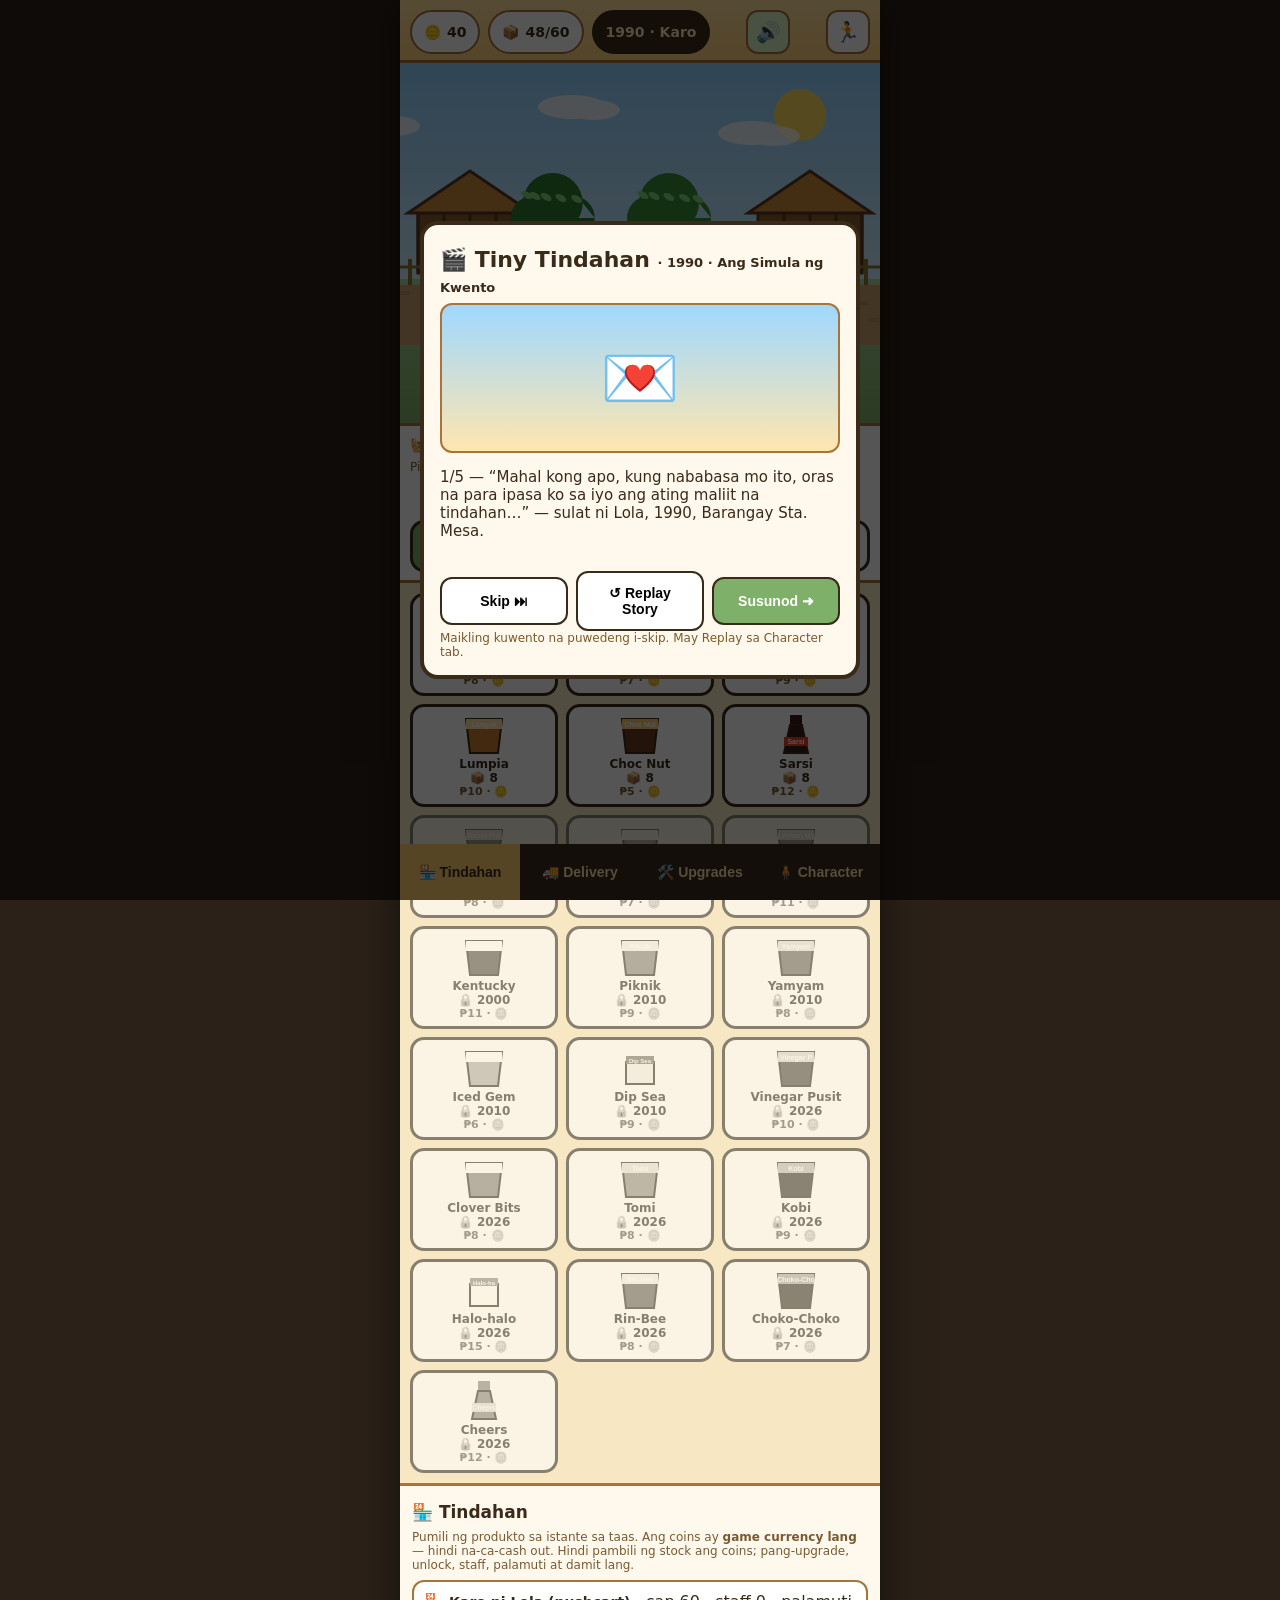
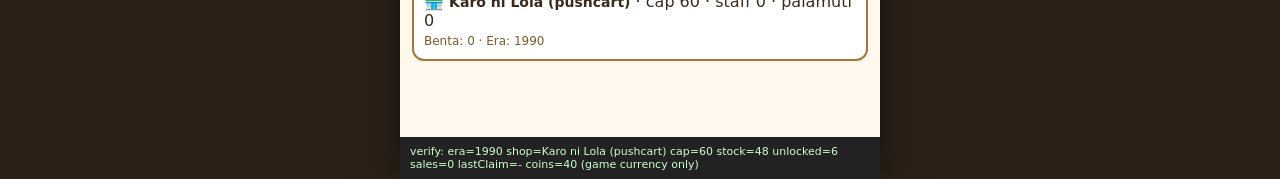
==== commit f2f5d4c9: "Save game and conversation for issue #2 Run: 38021183052" ====
--- a/index.html
+++ b/index.html
@@ -69,6 +69,17 @@
 #adbar{height:100%;width:0;background:#7fb069}
 @media (prefers-reduced-motion:reduce){.prod.pop{animation:none}}
 #verify{font-size:11px;background:#222;color:#cfc;padding:8px 10px;white-space:pre-wrap}
+/* character creation (mobile-first) */
+.avatarWrap{display:flex;gap:10px;align-items:stretch;margin:8px 0}
+.avatarPreview{flex:0 0 130px;background:#faf4e8;border:3px solid #a9743c;border-radius:12px;display:flex;flex-direction:column;align-items:center;justify-content:center;padding:8px}
+.avatarPreview canvas{width:104px;height:140px;background:#faf4e8;border-radius:8px;border-bottom:3px solid #ddd}
+.genderRow{display:flex;gap:8px;margin:6px 0}
+.btn-toggle{flex:1;padding:10px;border:2px solid #3a2a1a;background:#e0d0b0;font-size:14px;font-weight:900;border-radius:12px;cursor:pointer;min-height:48px}
+.btn-toggle.active{background:#7fb069;color:#fff}
+.outfit-grid{display:grid;grid-template-columns:repeat(3,1fr);gap:8px;margin-top:6px}
+.outfit-card{border:2px solid #ccc;border-radius:10px;padding:10px 6px;text-align:center;font-size:12px;font-weight:700;background:#fff;cursor:pointer;min-height:52px;display:flex;align-items:center;justify-content:center}
+.outfit-card.selected{border-color:#2e9e44;background:#e8f5e9;font-weight:900}
+.outfit-card.locked{background:#eee;color:#888;cursor:not-allowed;border-style:dashed}
 </style>
 </head>
 <body>
@@ -140,7 +151,7 @@
 
 <!-- STORY -->
 <div class="modal open" id="storyM"><div class="box">
-  <h1>🎬 Tiny Tindahan <small style="font-size:13px">· 1990</small></h1>
+  <h1>🎬 Tiny Tindahan <small style="font-size:13px">· 1990 · Ang Simula ng Kwento</small></h1>
   <div class="storyImg" id="storyImg">🛒</div>
   <p id="storyTxt" style="font-size:15px;min-height:88px"></p>
   <div class="row"><button class="btn ghost" id="skipStory">Skip ⏭</button>
@@ -151,11 +162,30 @@
 
 <!-- CHARACTER SELECT -->
 <div class="modal" id="charM"><div class="box">
-  <h1>🧍 Piliin ang tindero/tindera</h1>
-  <label class="note">Pangalan</label><input type="text" id="pname" maxlength="14" value="Apo">
+  <h1>🧍 TINY TINDAHAN</h1>
+  <div class="note" style="font-weight:900">Karakter at Bihis ng Apo</div>
+  <div class="avatarWrap">
+    <div class="avatarPreview">
+      <img id="avatarImg" alt="Apo preview" style="width:104px;height:140px;border-radius:8px;border-bottom:3px solid #ddd;display:none">
+      <canvas id="avatarCv" width="104" height="140"></canvas>
+      <div class="note" id="avatarLbl" style="text-align:center;margin-top:4px"></div>
+    </div>
+    <div style="flex:1">
+      <label class="note">Pangalan</label><input type="text" id="pname" maxlength="15" value="Apo" placeholder="I-type ang iyong Pangalan">
+      <div class="note" style="margin-top:6px"><strong>Kasarian:</strong></div>
+      <div class="genderRow">
+        <button class="btn-toggle" id="gBoy">👦 Lalaki</button>
+        <button class="btn-toggle" id="gGirl">👧 Babae</button>
+      </div>
+    </div>
+  </div>
   <div id="charOpts"></div>
+  <div class="note" style="margin-top:6px"><strong>Mga Damit-Pambahay (Starter):</strong></div>
+  <div id="unlockedOutfits" class="outfit-grid"></div>
+  <div class="note" style="margin-top:6px"><strong>Mga Susunod na Outfit (Locked):</strong></div>
+  <div id="lockedOutfits" class="outfit-grid"></div>
   <div class="row" style="margin-top:10px"><button class="btn green" id="startBtn">Magsimula sa 1990 🎉</button></div>
-  <div class="note">Ibang hiwa ng damit sa bawat era (hindi recolor lang): 1990 baro/tsinelas → 2000 polo → 2010 tee+apron → 2026 modern polo+apron.</div>
+  <div class="note">Starter: 1990 pambahay. Locked outfits (Lv. 8 / Lv. 15, 2000s+) nabubuksan sa Upgrades pag umabot sa bagong era — ibang hiwa, hindi recolor lang.</div>
 </div></div>
 
 <!-- DEMO AD -->
@@ -220,14 +250,43 @@
 const HSTYLES=["short","buzz","long","bun","pigtail","cap","thin"];
 const CLOTHES90=["Baro't Tsinelas","Daster 90s","Polo Barong","Palda't Blusa"];
 const CLOTHESNEW=["Polo 2000","Tee + Apron","Modern Polo","Talipapa Vest"];
+/* character creation: gender + starter/locked outfits (from subcontractor draft, mobile-adapted) */
+const OUTFITS={
+ boy:{unlocked:[
+   {id:"b_s1",name:"Sando & Puruntong"},
+   {id:"b_s2",name:"Faded Shirt & Shorts"},
+   {id:"b_s3",name:"Lumang Polo"}],
+  locked:[
+   {id:"b_l1",name:"🔒 Lv. 8 - Uniform"},
+   {id:"b_l2",name:"🔒 Lv. 15 - 90s Jacket"}]},
+ girl:{unlocked:[
+   {id:"g_s1",name:"Simpleng Duster"},
+   {id:"g_s2",name:"Pambahay Shirt & Shorts"},
+   {id:"g_s3",name:"Cotton Blouse"}],
+  locked:[
+   {id:"g_l1",name:"🔒 Lv. 8 - Sunday Dress"},
+   {id:"g_l2",name:"🔒 Lv. 15 - Overalls"}]}
+};
+function outfitLabel(){
+ if(!S||!S.char)return "";
+ const g=(S.char.gender==="girl")?"girl":"boy";
+ const all=[...OUTFITS[g].unlocked,...OUTFITS[g].locked];
+ const f=all.find(o=>o.id===S.char.outfit);
+ if(f)return f.name.replace(/^🔒\s*/,"");
+ return outfitName();
+}
 /* ============ STATE ============ */
 const KEY="tinyTindahan_v1";
 let S;
 function defState(){const stock={};["pompoms","sweetcorn","bangus","lumpia","chocnut","sarsi"].forEach(k=>stock[k]=8);
  return {coins:40,stock,dbox:{},shop:0,unlocked:["pompoms","sweetcorn","bangus","lumpia","chocnut","sarsi"],
- staff:0,decor:0,eraIdx:0,seenStory:false,char:{name:"Apo",skin:1,hair:1,hs:0,cloth:0,body:1},
+ staff:0,decor:0,eraIdx:0,seenStory:false,char:{name:"Apo",gender:"boy",outfit:"b_s1",skin:1,hair:1,hs:0,cloth:0,body:1},
  lastClaim:"",muted:false,vol:0.7,reduced:false,sales:0};}
-function load(){try{const r=localStorage.getItem(KEY);if(r){S=Object.assign(defState(),JSON.parse(r));return;}}catch(e){}S=defState();}
+function load(){try{const r=localStorage.getItem(KEY);if(r){const o=JSON.parse(r);S=Object.assign(defState(),o);S.char=Object.assign(defState().char,o.char||{});
+ // migrate old saves without gender/outfit
+ if(!S.char.gender)S.char.gender="boy";
+ if(!S.char.outfit)S.char.outfit=S.char.gender==="girl"?"g_s1":"b_s1";
+ return;}}catch(e){}S=defState();}
 function save(){try{localStorage.setItem(KEY,JSON.stringify(S));}catch(e){}}
 function manilaDate(){try{return new Intl.DateTimeFormat("en-CA",{timeZone:"Asia/Manila",year:"numeric",month:"2-digit",day:"2-digit"}).format(new Date());}catch(e){const d=new Date(Date.now()+8*3600e3);return d.toISOString().slice(0,10);}}
 function capacity(){return SHOPLV[S.shop].cap;}
@@ -287,8 +346,8 @@
  });
  // torso (clothing shape varies by outfit)
  ctx.fillStyle=o.cloth;
- if((o.outfit||"").includes("Daster")||(o.outfit||"").includes("Palda")){ctx.beginPath();ctx.moveTo(-14,-84);ctx.lineTo(14,-84);ctx.lineTo(20,-42);ctx.lineTo(-20,-42);ctx.closePath();ctx.fill();}
- else if((o.outfit||"").includes("Vest")||(o.outfit||"").includes("Apron")){ctx.fillRect(-13,-84,26,42);ctx.fillStyle="#00000022";ctx.fillRect(-13,-84,26,12);}
+ if(/Daster|Palda|Duster|Dress|Blouse/i.test(o.outfit||"")){ctx.beginPath();ctx.moveTo(-14,-84);ctx.lineTo(14,-84);ctx.lineTo(20,-42);ctx.lineTo(-20,-42);ctx.closePath();ctx.fill();}
+ else if(/Vest|Apron|Uniform|Jacket|Overalls|Polo/i.test(o.outfit||"")){ctx.fillRect(-13,-84,26,42);ctx.fillStyle="#00000022";ctx.fillRect(-13,-84,26,12);}
  else{ctx.fillRect(-13,-84,26,42);}
  ctx.strokeStyle="#3a2a1a";ctx.lineWidth=2;ctx.strokeRect(-13,-84,26,42);
  // arms with swing
@@ -424,7 +483,7 @@
  if(S&&S.decor>0){ctx.font="20px sans-serif";ctx.fillText("🪴",-120,-80+Math.sin(walkT*2)*2*sway());ctx.fillText("🪴",140,-60);if(S.decor>1)ctx.fillText("🎏",-140,-60);}
  ctx.restore();
  // vendor (player) behind cart
- if(S){const c=S.char;drawPerson(cartX-20,cartY+34,0.62,{skin:SKINS[c.skin%6],hair:HAIRS[c.hair%6],hs:HSTYLES[c.hs%7],cloth:"#7fb069",outfit:outfitName()},walkT*2,"idle");
+ if(S){const c=S.char;drawPerson(cartX-20,cartY+34,0.62,{skin:SKINS[c.skin%6],hair:HAIRS[c.hair%6],hs:HSTYLES[c.hs%7],cloth:c.gender==="girl"?"#e86fb0":"#7fb069",outfit:outfitLabel()},walkT*2,"idle");
   ctx.fillStyle="#3a2a1a";ctx.font="bold 11px sans-serif";ctx.textAlign="center";
   const nm=c.name;const w=ctx.measureText(nm).width+12;
   ctx.fillStyle="#fff8ec";ctx.strokeStyle="#3a2a1a";ctx.lineWidth=2;
@@ -638,38 +697,112 @@
 /* ============ CHARACTER ============ */
 function renderChar(){
  const p=document.getElementById("charPane");
- p.innerHTML="<div class='card'>👤 <b>"+S.char.name+"</b> · "+outfitName()+" · Era "+ERAS[S.eraIdx]+"<br><span class='note'>Damit nag-iiba ng hiwa bawat era (hindi recolor lang).</span><br><br><button class='btn' id='editC'>Baguhin</button> <button class='btn ghost' id='replay3'>↺ Replay Story</button></div>";
- p.querySelector("#editC").onclick=()=>{buildCharOpts();document.getElementById("charM").classList.add("open");};
+ const g=(S.char.gender==="girl")?"👧 Babae":"👦 Lalaki";
+ p.innerHTML="<div class='card'>👤 <b>"+escapeHtml(S.char.name)+"</b> · "+g+" · "+escapeHtml(outfitLabel())+" · Era "+ERAS[S.eraIdx]+"<br><span class='note'>Starter: 1990 pambahay. Locked outfits mabubuksan sa bagong era (Upgrades).</span><br><br><button class='btn' id='editC'>Baguhin</button> <button class='btn ghost' id='replay3'>↺ Replay Story</button></div>";
+ p.querySelector("#editC").onclick=()=>{syncName();buildCharOpts();document.getElementById("charM").classList.add("open");};
  p.querySelector("#replay3").onclick=()=>{storyI=0;document.getElementById("storyM").classList.add("open");showStory();};
 }
+function escapeHtml(s){return String(s).replace(/[&<>"]/g,c=>({"&":"&amp;","<":"&lt;",">":"&gt;",'"':"&quot;"}[c]));}
+function syncName(){const v=document.getElementById("pname").value.trim();if(v)S.char.name=v.slice(0,15);}
+function setGender(g){
+ S.char.gender=g;
+ S.char.outfit=g==="girl"?"g_s1":"b_s1";
+ syncName();save();buildCharOpts();
+}
+function selectOutfit(id){
+ S.char.outfit=id;syncName();save();buildCharOpts();
+}
 function buildCharOpts(){
- const c=S.char,el=document.getElementById("charOpts");
- function grp(t,arr,cur,fn){
-  let h="<div class='note' style='margin-top:8px'>"+t+"</div><div class='opt'>";
-  arr.forEach((a,i)=>{h+="<button data-g='"+t+"' data-i='"+i+"' class='"+(cur===i?"sel":"")+"'>"+a+"</button>";});return h+"</div>";}
- el.innerHTML=grp("Balat",["☀️ maputi","🍯 kayumanggi","🤎 morena","🌑 deep"],c.skin%4,[0,1,2,3].includes(0)?0:0)
-  +grp("Buhok",["⚫ itim","🟤 brown","🟡 light","⚪ puti"],c.hair%4)
-  +grp("Gupit",HSTYLES,c.hs)
-  +grp("Katawan",["payat","sakto","malusog"],c.body)
-  +grp("Damit-1990",CLOTHES90,c.cloth%4);
+ const c=S.char;
+ document.getElementById("pname").value=c.name||"Apo";
+ document.getElementById("gBoy").classList.toggle("active",c.gender!=="girl");
+ document.getElementById("gGirl").classList.toggle("active",c.gender==="girl");
+ const el=document.getElementById("charOpts");
+ function grp(t,arr,cur,key){
+  let h="<div class='note' style='margin-top:8px'><strong>"+t+"</strong></div><div class='opt'>";
+  arr.forEach((a,i)=>{h+="<button data-g='"+key+"' data-i='"+i+"' class='"+(cur===i?"sel":"")+"'>"+a+"</button>";});return h+"</div>";}
+ el.innerHTML=grp("Balat",["☀️ maputi","🍯 kayumanggi","🤎 morena","🌑 deep"],[1,2,4,5].indexOf(c.skin),"skin")
+  +grp("Buhok",["⚫ itim","🟤 brown","🟡 light","⚪ puti"],[1,2,3,4].indexOf(c.hair),"hair")
+  +grp("Gupit",HSTYLES,c.hs,"hs")
+  +grp("Katawan",["payat","sakto","malusog"],c.body,"body");
  el.querySelectorAll("button").forEach(b=>b.onclick=()=>{
-  const g=b.dataset.g,i=+b.dataset.i;
-  if(g==="Balat")c.skin=[1,2,4,5][i]||1;
-  if(g==="Buhok")c.hair=i+1;if(g==="Gupit")c.hs=i;if(g==="Katawan")c.body=i;if(g==="Damit-1990")c.cloth=i;
-  S.char.name=document.getElementById("pname").value||"Apo";
-  buildCharOpts();save();});
- document.getElementById("pname").value=c.name;
-}
+  const g=b.dataset.g,i=+b.dataset.i;syncName();
+  if(g==="skin")c.skin=[1,2,4,5][i]??1;
+  if(g==="hair")c.hair=[1,2,3,4][i]??1;
+  if(g==="hs")c.hs=i;if(g==="body")c.body=i;
+  save();buildCharOpts();});
+ // outfit grids (starter selectable, locked disabled)
+ const g=c.gender==="girl"?"girl":"boy";
+ const u=document.getElementById("unlockedOutfits"),l=document.getElementById("lockedOutfits");
+ u.innerHTML="";l.innerHTML="";
+ OUTFITS[g].unlocked.forEach(o=>{
+  const d=document.createElement("div");
+  d.className="outfit-card"+(c.outfit===o.id?" selected":"");
+  d.textContent=o.name;d.onclick=()=>selectOutfit(o.id);u.appendChild(d);});
+ OUTFITS[g].locked.forEach(o=>{
+  const d=document.createElement("div");
+  d.className="outfit-card locked";d.textContent=o.name;
+  d.onclick=()=>toast("🔒 Mabubuksan sa susunod na era (Upgrades)");
+  l.appendChild(d);});
+ renderAvatarPreview();
+}
+/* watercolor portrait per outfit (falls back to canvas drawing if missing) */
+const AVATAR_SVG={b_s1:"assets/characters/b-sando.svg",b_s2:"assets/characters/b-faded.svg",b_s3:"assets/characters/b-polo.svg",b_l1:"assets/characters/b-uniform.svg",b_l2:"assets/characters/b-jacket.svg",g_s1:"assets/characters/g-duster.svg",g_s2:"assets/characters/g-pambahay.svg",g_s3:"assets/characters/g-blouse.svg",g_l1:"assets/characters/g-dress.svg",g_l2:"assets/characters/g-overalls.svg"};
+function renderAvatarPreview(){
+ const img=document.getElementById("avatarImg"),cv2=document.getElementById("avatarCv");
+ const c=S.char,src=AVATAR_SVG[c.outfit];
+ if(img&&src){img.style.display="";img.src=src;if(cv2)cv2.style.display="none";
+  img.onerror=()=>{img.style.display="none";if(cv2)cv2.style.display="";drawAvatarCanvas();}; }
+ else if(cv2){cv2.style.display="";drawAvatarCanvas();}
+ document.getElementById("avatarLbl").textContent=(c.gender==="girl"?"👧 ":"👦 ")+outfitLabel();
+}
+function drawAvatarCanvas(){
+ const cv2=document.getElementById("avatarCv");if(!cv2)return;
+ const x=cv2.getContext("2d");x.clearRect(0,0,104,140);
+ const c=S.char;
+ const skin=SKINS[c.skin%SKINS.length],hair=HAIRS[c.hair%HAIRS.length];
+ const girl=c.gender==="girl";
+ // background
+ x.fillStyle="#faf4e8";x.fillRect(0,0,104,140);
+ // shadow
+ x.fillStyle="#0002";x.beginPath();x.ellipse(52,128,26,6,0,0,7);x.fill();
+ const bw=c.body===0?14:c.body===2?24:19; // body width varies
+ // legs
+ x.strokeStyle=girl?"#e8a06e":"#3a3a5a";x.lineWidth=8;x.lineCap="round";
+ x.beginPath();x.moveTo(46,96);x.lineTo(44,122);x.moveTo(58,96);x.lineTo(60,122);x.stroke();
+ // torso: different cut per outfit category
+ const lbl=outfitLabel();
+ x.fillStyle=girl?"#e86fb0":"#2e9bd6";
+ if(/Duster|Dress|Blouse|Palda/i.test(lbl)){x.beginPath();x.moveTo(36,52);x.lineTo(68,52);x.lineTo(76,98);x.lineTo(28,98);x.closePath();x.fill();}
+ else if(/Uniform|Jacket|Overalls|Apron|Vest|Polo/i.test(lbl)){x.fillStyle=girl?"#fff":"#f5f5f5";x.fillRect(52-bw,52,bw*2,46);x.fillStyle=girl?"#e86fb0":"#2e9bd6";x.fillRect(52-bw,52,7,46);x.fillRect(52+bw-7,52,7,46);}
+ else{x.fillRect(52-bw,52,bw*2,46);} // sando/shirt
+ x.strokeStyle="#3a2a1a";x.lineWidth=2;x.strokeRect(52-bw,52,bw*2,46);
+ // arms
+ x.strokeStyle=skin;x.lineWidth=7;
+ x.beginPath();x.moveTo(52-bw,58);x.lineTo(34,86);x.moveTo(52+bw,58);x.lineTo(70,86);x.stroke();
+ // head
+ x.fillStyle=skin;x.beginPath();x.arc(52,36,15,0,7);x.fill();x.strokeStyle="#3a2a1a";x.lineWidth=1.5;x.stroke();
+ x.fillStyle="#222";x.fillRect(44,34,3,4);x.fillRect(57,34,3,4);
+ x.strokeStyle="#7a3a1a";x.beginPath();x.arc(52,41,5,0.2,Math.PI-0.2);x.stroke();
+ // hair
+ x.fillStyle=hair;
+ if(girl){x.fillRect(36,16,32,26);x.beginPath();x.arc(52,32,15,Math.PI,0);x.fill();}
+ else if(HSTYLES[c.hs%7]==="cap"){x.fillStyle="#d42a2a";x.fillRect(37,18,30,10);}
+ else{x.beginPath();x.arc(52,30,15,Math.PI*0.95,Math.PI*2.05);x.fill();x.fillRect(37,28,30,6);}
+}
+document.getElementById("gBoy").onclick=()=>setGender("boy");
+document.getElementById("gGirl").onclick=()=>setGender("girl");
+document.getElementById("pname").addEventListener("input",()=>{syncName();save();renderAvatarPreview();});
 document.getElementById("startBtn").onclick=()=>{
- S.char.name=document.getElementById("pname").value||"Apo";
+ syncName();if(!S.char.name)S.char.name="Apo";
  S.seenStory=true;save();document.getElementById("charM").classList.remove("open");toast("Mabuhay, "+S.char.name+"! 🎉");renderAll();};
-/* ============ STORY ============ */
+/* ============ STORY (Lola's letter + cart discovery, mobile cutscene) ============ */
 const STORY=[
- ["🛒","1990, Barangay Sta. Mesa…\n“Nay, ako na pong bahala sa karo ni Lola.” — Ikaw, bagong dating na may dalang pangarap."],
- ["🏠","Narito ang lumang karong kahoy ni Lola: maalikabok, pero matibay. “Ayusin natin 'yan, apo!”"],
- ["🍪","Inayos mo ang natirang meryenda: Pompoms, Sweet Corn, Sizzling Bangus, Lumpia, Choc Nut… at malamig na Sarsi!"],
- ["🧒","Unang customer: si Jun-jun, tumatakbo! “Ate/Kuya, pabili po! Piso lang dala ko noong araw… ngayon, barya ko ipon!”"],
- ["🎉","Simula ng Tiny Tindahan! Magbenta, mag-ipon ng 🪙 (game currency lang), mag-upgrade hanggang 2026!"],
+ ["💌","“Mahal kong apo, kung nababasa mo ito, oras na para ipasa ko sa iyo ang ating maliit na tindahan…” — sulat ni Lola, 1990, Barangay Sta. Mesa."],
+ ["🏠","“Maliit man at payak, sa kariton na ito umikot ang buhay ng ating komunidad noong araw. Dito nabuo ang mga kwento ng ating mga kapitbahay.”"],
+ ["🍪","“Kakaunti man ang paninda sa ngayon, naniniwala akong sa iyong sipag at tiyaga, muli mong mabubuhay ang Tiny Tindahan.”"],
+ ["🛒","Narito ang lumang karong kahoy ni Lola: maalikabok pero matibay. Inayos mo ang natirang meryenda — Pompoms, Sweet Corn, Sizzling Bangus, Lumpia, Choc Nut… at malamig na Sarsi!"],
+ ["🧒","Unang customer: si Jun-jun, tumatakbo! “Ate/Kuya, pabili po!” — Simula ng Tiny Tindahan! Magbenta, mag-ipon ng 🪙 (game currency lang), mag-upgrade hanggang 2026!"],
 ];
 let storyI=0;
 function showStory(){
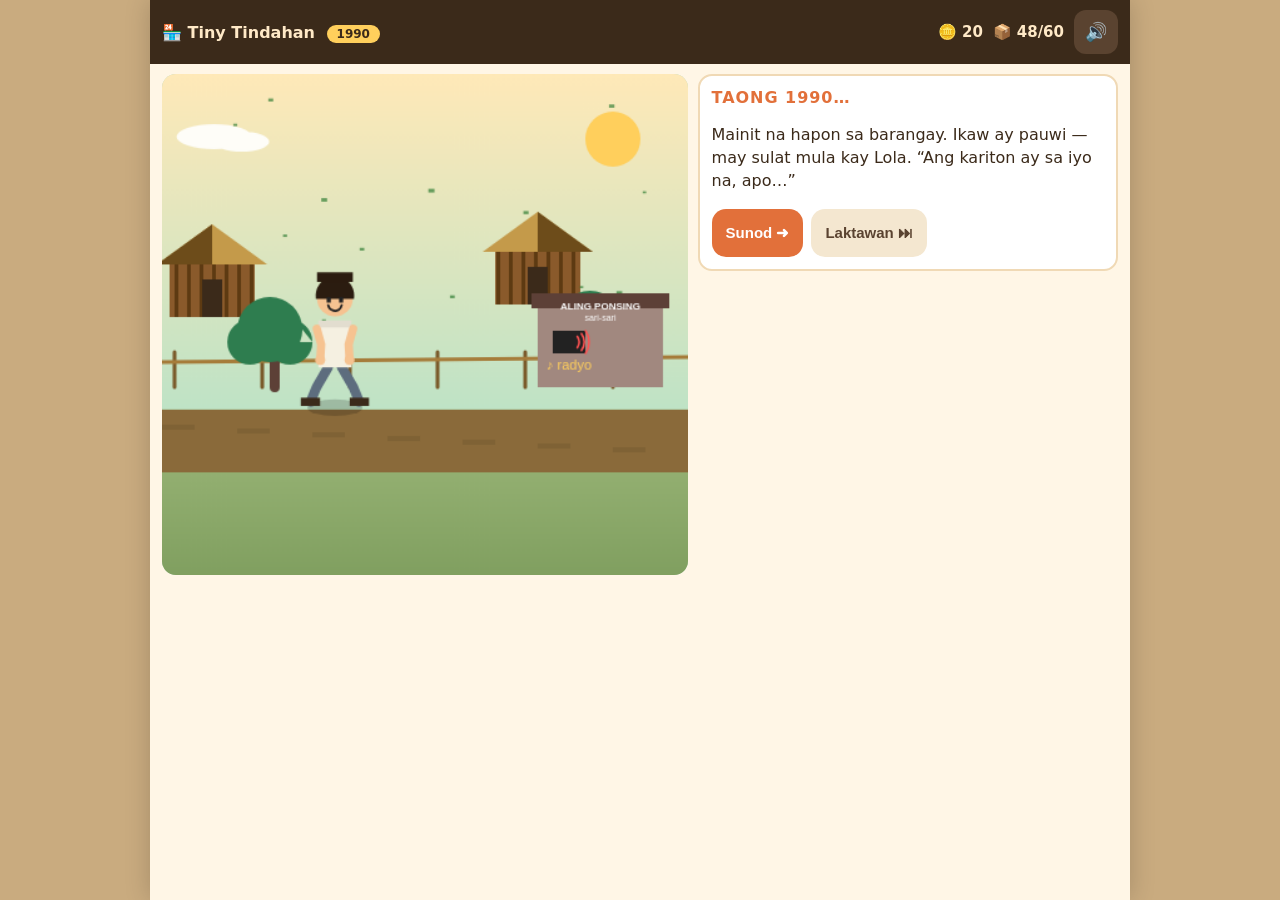
==== commit 831b0a33: "Save game and conversation for issue #1 Run: 37339218837" ====
--- a/index.html
+++ b/index.html
@@ -1,837 +1,145 @@
 <!DOCTYPE html>
-<html lang="tl">
+<html lang="fil">
 <head>
 <meta charset="UTF-8">
 <meta name="viewport" content="width=device-width, initial-scale=1.0, maximum-scale=1.0, user-scalable=no, viewport-fit=cover">
-<meta name="theme-color" content="#7fb069">
-<link rel="icon" href="data:image/svg+xml,<svg xmlns='http://www.w3.org/2000/svg' viewBox='0 0 100 100'><text y='.9em' font-size='90'>🛒</text></svg>">
-<title>Tiny Tindahan (1990–2026)</title>
-<style>
-*{box-sizing:border-box;-webkit-tap-highlight-color:transparent}
-html,body{margin:0;padding:0;background:#2b2118;font-family:"Segoe UI",system-ui,-apple-system,Roboto,"Helvetica Neue",Arial,sans-serif;color:#3a2a1a}
-#wrap{max-width:480px;margin:0 auto;min-height:100dvh;background:#fff8ec;display:flex;flex-direction:column;position:relative;box-shadow:0 0 40px #0008}
-#topbar{display:flex;align-items:center;gap:8px;padding:10px 10px 6px;background:linear-gradient(#ffdf9e,#ffd07a);border-bottom:3px solid #a9743c;position:sticky;top:0;z-index:30}
-.pill{background:#fff;border:2px solid #a9743c;border-radius:999px;padding:5px 12px;font-weight:800;font-size:14px;min-height:44px;display:flex;align-items:center;gap:6px}
-.pill small{font-weight:600}
-#eraPill{background:#3a2a1a;color:#ffe6b0;border-color:#3a2a1a}
-.iconbtn{margin-left:auto;background:#fff;border:2px solid #a9743c;border-radius:12px;min-width:44px;min-height:44px;font-size:20px;cursor:pointer}
-.iconbtn.on{background:#d8f3c5}
-#stage{position:relative;background:#bfe8ff}
-canvas#game{display:block;width:100%;height:auto;touch-action:manipulation}
-#bubble{position:absolute;left:50%;transform:translateX(-50%);top:8px;max-width:92%;background:#fff;border:3px solid #3a2a1a;border-radius:14px;padding:8px 12px;font-size:14px;display:none;z-index:5;box-shadow:0 4px 0 #0003}
-#bubble b{color:#b3541e}
-#bubble .orderRow{display:flex;gap:6px;margin-top:6px;flex-wrap:wrap}
-#orderPanel{background:#fff;border-top:3px solid #a9743c;padding:8px 10px}
-#orderPanel h3{margin:2px 0 6px;font-size:15px}
-#tray{display:flex;gap:8px;flex-wrap:wrap;min-height:52px}
-.trayItem{border:2px dashed #a9743c;border-radius:10px;padding:4px 8px;font-size:13px;font-weight:700;background:#fff8e6}
-#serveRow{display:flex;gap:8px;margin-top:8px}
-.bigbtn{flex:1;min-height:52px;border-radius:14px;border:3px solid #3a2a1a;font-size:16px;font-weight:900;cursor:pointer}
-#serveBtn{background:#7fb069;color:#fff;text-shadow:0 1px 0 #0006}
-#clearBtn{background:#fff}
-#shelf{display:grid;grid-template-columns:repeat(3,1fr);gap:8px;padding:10px;background:#f7e7c3;border-top:3px solid #a9743c}
-.prod{border:3px solid #3a2a1a;border-radius:14px;background:#fff;padding:6px 4px;text-align:center;cursor:pointer;position:relative;min-height:96px;user-select:none}
-.prod:active{transform:scale(.96)}
-.prod.sel{outline:4px solid #2e9e44;background:#e9ffd9}
-.prod.locked{filter:grayscale(1);opacity:.55}
-.prod .pk{height:44px;display:flex;align-items:center;justify-content:center}
-.prod .nm{font-size:12px;font-weight:900}
-.prod .st{font-size:12px;font-weight:700}
-.prod .pr{font-size:11px;color:#7a5a2e;font-weight:700}
-.prod.pop{animation:pop .35s}
-@keyframes pop{40%{transform:translateY(-8px) scale(1.08)}}
-#tabs{display:flex;background:#3a2a1a;position:sticky;bottom:0;z-index:30}
-#tabs button{flex:1;background:none;border:none;color:#ffe6b0;font-weight:900;font-size:14px;padding:14px 4px;min-height:56px;cursor:pointer}
-#tabs button.act{background:#ffcf6e;color:#3a2a1a}
-.sheet{display:none;padding:12px;max-height:46dvh;overflow:auto;background:#fff8ec;border-top:3px solid #a9743c}
-.sheet.act{display:block}
-.sheet h2{margin:4px 0 8px;font-size:17px}
-.card{border:2px solid #a9743c;border-radius:12px;padding:10px;margin:8px 0;background:#fff}
-.card b{font-size:14px}
-.row{display:flex;gap:8px;align-items:center;flex-wrap:wrap}
-.btn{border:2px solid #3a2a1a;border-radius:12px;background:#ffcf6e;font-weight:900;padding:12px;min-height:48px;font-size:14px;cursor:pointer;flex:1}
-.btn.ghost{background:#fff}
-.btn.green{background:#7fb069;color:#fff}
-.btn:disabled{opacity:.5}
-.note{font-size:12px;color:#7a5a2e}
-.modal{position:fixed;inset:0;background:#000a;display:none;align-items:center;justify-content:center;z-index:99;padding:14px}
-.modal.open{display:flex}
-.box{background:#fff8ec;border:4px solid #3a2a1a;border-radius:18px;max-width:440px;width:100%;max-height:92dvh;overflow:auto;padding:16px}
-.box h1{font-size:22px;margin:6px 0}
-.storyImg{height:150px;border-radius:12px;background:linear-gradient(#9fd8ff,#ffe6b0);border:2px solid #a9743c;display:flex;align-items:center;justify-content:center;font-size:64px;overflow:hidden;position:relative}
-.opt{display:flex;gap:6px;flex-wrap:wrap;margin:6px 0}
-.opt button{border:2px solid #3a2a1a;border-radius:999px;padding:10px 12px;min-height:44px;background:#fff;font-weight:800;cursor:pointer;font-size:13px}
-.opt button.sel{background:#3a2a1a;color:#ffe6b0}
-input[type=text]{width:100%;padding:12px;border:2px solid #3a2a1a;border-radius:12px;font-size:16px;min-height:48px}
-#toast{position:fixed;left:50%;transform:translateX(-50%);bottom:76px;background:#3a2a1a;color:#ffe6b0;padding:10px 16px;border-radius:999px;font-weight:800;display:none;z-index:120;font-size:14px}
-#adbox{text-align:center}
-#adprog{height:14px;background:#eee;border-radius:99px;overflow:hidden;border:2px solid #3a2a1a;margin:10px 0}
-#adbar{height:100%;width:0;background:#7fb069}
-@media (prefers-reduced-motion:reduce){.prod.pop{animation:none}}
-#verify{font-size:11px;background:#222;color:#cfc;padding:8px 10px;white-space:pre-wrap}
-/* character creation (mobile-first) */
-.avatarWrap{display:flex;gap:10px;align-items:stretch;margin:8px 0}
-.avatarPreview{flex:0 0 130px;background:#faf4e8;border:3px solid #a9743c;border-radius:12px;display:flex;flex-direction:column;align-items:center;justify-content:center;padding:8px}
-.avatarPreview canvas{width:104px;height:140px;background:#faf4e8;border-radius:8px;border-bottom:3px solid #ddd}
-.genderRow{display:flex;gap:8px;margin:6px 0}
-.btn-toggle{flex:1;padding:10px;border:2px solid #3a2a1a;background:#e0d0b0;font-size:14px;font-weight:900;border-radius:12px;cursor:pointer;min-height:48px}
-.btn-toggle.active{background:#7fb069;color:#fff}
-.outfit-grid{display:grid;grid-template-columns:repeat(3,1fr);gap:8px;margin-top:6px}
-.outfit-card{border:2px solid #ccc;border-radius:10px;padding:10px 6px;text-align:center;font-size:12px;font-weight:700;background:#fff;cursor:pointer;min-height:52px;display:flex;align-items:center;justify-content:center}
-.outfit-card.selected{border-color:#2e9e44;background:#e8f5e9;font-weight:900}
-.outfit-card.locked{background:#eee;color:#888;cursor:not-allowed;border-style:dashed}
-</style>
+<title>Tiny Tindahan — 1990 to 2026</title>
+<meta name="description" content="Tiny Tindahan: nostalgic Filipino store-management 2D game. 1990 pushcart to 2026 talipapa.">
+<link rel="stylesheet" href="style.css">
 </head>
 <body>
-<div id="wrap">
-  <div id="topbar">
-    <div class="pill">🪙 <span id="coins">0</span></div>
-    <div class="pill">📦 <span id="cap">0/60</span></div>
-    <div class="pill" id="eraPill">1990</div>
-    <button class="iconbtn on" id="sndBtn" title="Tunog">🔊</button>
-    <button class="iconbtn" id="motionBtn" title="Bawas galaw">🏃</button>
-  </div>
-  <div id="stage">
-    <canvas id="game" width="480" height="360"></canvas>
-    <div id="bubble"></div>
-  </div>
-  <div id="orderPanel">
-    <h3>🧺 <span id="custName">Maghintay ng customer…</span></h3>
-    <div id="tray"><span class="note">Pindutin ang produkto sa ibaba para ihanda ang order.</span></div>
-    <div id="serveRow">
-      <button class="bigbtn" id="serveBtn">Ibigay 🧾</button>
-      <button class="bigbtn" id="clearBtn">Alisin</button>
+<div id="app">
+  <header id="topbar">
+    <div class="brand">🏪 Tiny Tindahan <span id="eraBadge" class="era-badge">1990</span></div>
+    <div class="stats">
+      <span id="coinStat" title="Coins (game currency only)">🪙 <b id="coinVal">0</b></span>
+      <span id="stockStat" title="Stock / Capacity">📦 <b id="stockVal">0/60</b></span>
+      <button id="soundBtn" aria-label="Music on/off">🔊</button>
+    </div>
+  </header>
+
+  <!-- STORY SCREEN -->
+  <section id="storyScreen" class="screen">
+    <canvas id="storyCanvas" width="420" height="400"></canvas>
+    <div class="story-box">
+      <div id="storyYear">TAONG 1990…</div>
+      <p id="storyText">…</p>
+      <div class="row">
+        <button id="storyNext" class="btn primary">Sunod ➜</button>
+        <button id="storySkip" class="btn ghost">Laktawan ⏭</button>
+      </div>
+      <button id="storyReplay" class="btn small hidden">↺ Ulitin ang kuwento</button>
+    </div>
+  </section>
+
+  <!-- CHARACTER SCREEN -->
+  <section id="charScreen" class="screen hidden">
+    <h2>Sino ka sa barangay?</h2>
+    <canvas id="charPreview" width="220" height="240"></canvas>
+    <label class="fld">Pangalan
+      <input id="charName" maxlength="14" value="Apo" placeholder="Hal. Ligaya">
+    </label>
+    <div class="opt-group"><span>Kulay ng balat</span><div id="skinOpts" class="opts"></div></div>
+    <div class="opt-group"><span>Mukha</span><div id="faceOpts" class="opts"></div></div>
+    <div class="opt-group"><span>Buhok</span><div id="hairOpts" class="opts"></div></div>
+    <div class="opt-group"><span>Katawan</span><div id="bodyOpts" class="opts"></div></div>
+    <div class="opt-group"><span>Damit (1990)</span><div id="outfitOpts" class="opts"></div></div>
+    <p class="hint">🔓 Bagong damit sa 2000, 2010 at 2026. Ang damit ay nagpapalit ng itsura, hindi lang kulay.</p>
+    <button id="charStart" class="btn primary big">Buksan ang kariton 🛒</button>
+  </section>
+
+  <!-- GAME SCREEN -->
+  <section id="gameScreen" class="screen hidden">
+    <canvas id="gameCanvas" width="420" height="430"></canvas>
+    <div id="orderBar" class="order-bar hidden">
+      <div id="orderText"></div>
+      <div id="trayRow"></div>
+      <div class="row">
+        <button id="serveBtn" class="btn primary">Ibigay 🛍</button>
+        <button id="clearTrayBtn" class="btn ghost">Alisin</button>
+      </div>
+    </div>
+    <div id="shelfWrap">
+      <div class="shelf-title">🧺 Paninda — tapikin para ilagay sa tray</div>
+      <div id="shelf" class="shelf"></div>
+    </div>
+    <nav id="tabs">
+      <button data-tab="shop" class="tab active">🏪<small>Tindahan</small></button>
+      <button data-tab="delivery" class="tab">📦<small>Delivery</small></button>
+      <button data-tab="upgrades" class="tab">⬆️<small>Upgrades</small></button>
+      <button data-tab="char" class="tab">🧍<small>Katauhan</small></button>
+    </nav>
+    <div id="panels">
+      <div id="panel-shop" class="panel">
+        <div id="dialogLog" class="dialog-log"></div>
+        <div class="row wrap">
+          <button id="radioBtn" class="btn small">📻 Radyo: ON</button>
+          <button id="motionBtn" class="btn small">🍃 Galaw: ON</button>
+          <button id="replayStoryBtn" class="btn small">↺ Kuwento</button>
+          <button id="resetBtn" class="btn small danger">🗑 Reset (may confirm)</button>
+        </div>
+        <label class="fld inline">🔊 Volume <input id="volRange" type="range" min="0" max="100" value="60"></label>
+        <p class="hint">🪙 Coins ay game currency lang. Hindi pwedeng i-cash out. Hindi pambili ng stock — pang-upgrade lang.</p>
+      </div>
+      <div id="panel-delivery" class="panel hidden">
+        <h3>📦 Libreng Delivery <span class="pill">Asia/Manila</span></h3>
+        <p id="dailyInfo" class="hint"></p>
+        <div class="row">
+          <button id="claimFreeBtn" class="btn primary">Claim Free Delivery</button>
+          <button id="claimAdBtn" class="btn accent">📺 Watch Ad — Claim +6 Bonus</button>
+        </div>
+        <h3>📺 Extra stock (Rewarded Demo Ad)</h3>
+        <p class="hint">Bawat tapos na ad = eksaktong <b>6 piraso</b>. Piliin ang bundle bago manood.</p>
+        <div class="row wrap" id="bundleRow"></div>
+        <button id="watchAdBtn" class="btn accent">▶ Manood ng Demo Ad (+6)</button>
+        <p id="adStatus" class="hint"></p>
+        <h3>💰 Stock Packs (demo-only)</h3>
+        <div id="paidPacks"></div>
+        <h3>📥 Delivery box (sobrang stock)</h3>
+        <div id="deliveryBoxList" class="box-list"></div>
+        <button id="moveBoxBtn" class="btn small">Ilipat sa shelf (kung may espasyo)</button>
+      </div>
+      <div id="panel-upgrades" class="panel hidden">
+        <h3>⬆️ Pag-unlad ng negosyo</h3>
+        <div id="eraProgress" class="era-progress"></div>
+        <div id="upgradeList"></div>
+        <h3>🧑‍🤝‍🧑 Staff (coins)</h3>
+        <div id="staffList"></div>
+        <h3>🎀 Dekorasyon</h3>
+        <div id="decorList" class="row wrap"></div>
+      </div>
+      <div id="panel-char" class="panel hidden">
+        <h3>🧍 Katauhan</h3>
+        <div id="charMini"></div>
+        <button id="editCharBtn" class="btn small">✏️ Palitan ang itsura</button>
+        <div id="closetList" class="row wrap"></div>
+      </div>
+    </div>
+  </section>
+
+  <!-- EDIT CHARACTER MODAL -->
+  <div id="editModal" class="modal hidden">
+    <div class="modal-card">
+      <h3>Baguhin ang itsura</h3>
+      <canvas id="editPreview" width="220" height="200"></canvas>
+      <div class="opt-group"><span>Buhok</span><div id="editHair" class="opts"></div></div>
+      <div class="opt-group"><span>Damit</span><div id="editOutfit" class="opts"></div></div>
+      <div class="row"><button id="editClose" class="btn primary">Tapos ✔</button></div>
     </div>
   </div>
-  <div id="shelf"></div>
-  <div class="sheet act" id="sh-tindahan">
-    <h2>🏪 Tindahan</h2>
-    <div class="note">Pumili ng produkto sa istante sa taas. Ang coins ay <b>game currency lang</b> — hindi na-ca-cash out. Hindi pambili ng stock ang coins; pang-upgrade, unlock, staff, palamuti at damit lang.</div>
-    <div id="shopInfo"></div>
-  </div>
-  <div class="sheet" id="sh-delivery">
-    <h2>🚚 Delivery</h2>
-    <div class="card"><b>📦 Libreng Daily Delivery</b> (Asia/Manila, 1×/araw)<br>
-      <span id="dailyInfo" class="note"></span><br><br>
-      <div class="row"><button class="btn green" id="claimBtn">Claim Free Delivery</button>
-      <button class="btn" id="claimAdBtn">📺 Watch Ad — Claim +6 Bonus</button></div>
-      <div class="note">Demo Ad pa lang (hindi tunay na kita). Bonus ay eksaktong +6 kapag natapos ang ad.</div>
-    </div>
-    <div class="card"><b>📺 Extra stock (Rewarded Ad, +6 bawat panood)</b><br>
-      <span class="note">Pumili ng bundle bago manood. Reward pagkatapos ng ad. Kapag ni-close/skip, walang reward.</span>
-      <div class="row" style="margin-top:8px"><select id="adBundle" style="flex:1;min-height:48px;border-radius:12px;border:2px solid #3a2a1a;font-weight:800"></select>
-      <button class="btn" id="watchAdBtn">Manood (Demo Ad)</button></div>
-    </div>
-    <div class="card"><b>💎 Stock Packs (bayad)</b><br><span class="note">Demo-only — walang tunay na bayad na nakakabit. Hindi ito investment o pagkakakitaan.</span>
-      <div class="row" style="margin-top:8px">
-        <button class="btn ghost" id="pack1">Maliit ₱29 · 12 halo (DEMO)</button>
-        <button class="btn ghost" id="pack2">Malaki ₱99 · 40 halo (DEMO)</button>
-      </div>
-    </div>
-    <div class="card"><b>📥 Delivery box (sobra)</b><div id="dbox" class="note"></div>
-      <div class="row"><button class="btn ghost" id="stashBtn">Ilipat ang kasya sa istante</button></div>
+
+  <!-- DEMO AD MODAL -->
+  <div id="adModal" class="modal hidden">
+    <div class="modal-card ad-card">
+      <div class="ad-tag">DEMO AD — walang totoong kita</div>
+      <div id="adBody">🎉 Salamat sa pagsuporta!<br>Tiny Tindahan Demo Ad…</div>
+      <div id="adTimer">3</div>
+      <button id="adClose" class="btn ghost">Isara ✖ (walang reward)</button>
     </div>
   </div>
-  <div class="sheet" id="sh-upgrades">
-    <h2>🛠️ Upgrades</h2>
-    <div id="upg"></div>
-  </div>
-  <div class="sheet" id="sh-character">
-    <h2>🧍 Character</h2>
-    <div id="charPane"></div>
-  </div>
-  <div id="tabs">
-    <button data-s="tindahan" class="act">🏪 Tindahan</button>
-    <button data-s="delivery">🚚 Delivery</button>
-    <button data-s="upgrades">🛠️ Upgrades</button>
-    <button data-s="character">🧍 Character</button>
-  </div>
-  <div id="verify"></div>
+
+  <div id="toast" class="toast hidden"></div>
 </div>
-
-<!-- STORY -->
-<div class="modal open" id="storyM"><div class="box">
-  <h1>🎬 Tiny Tindahan <small style="font-size:13px">· 1990 · Ang Simula ng Kwento</small></h1>
-  <div class="storyImg" id="storyImg">🛒</div>
-  <p id="storyTxt" style="font-size:15px;min-height:88px"></p>
-  <div class="row"><button class="btn ghost" id="skipStory">Skip ⏭</button>
-  <button class="btn ghost" id="replayStory">↺ Replay Story</button>
-  <button class="btn green" id="nextStory">Susunod ➜</button></div>
-  <div class="note">Maikling kuwento na puwedeng i-skip. May Replay sa Character tab.</div>
-</div></div>
-
-<!-- CHARACTER SELECT -->
-<div class="modal" id="charM"><div class="box">
-  <h1>🧍 TINY TINDAHAN</h1>
-  <div class="note" style="font-weight:900">Karakter at Bihis ng Apo</div>
-  <div class="avatarWrap">
-    <div class="avatarPreview">
-      <img id="avatarImg" alt="Apo preview" style="width:104px;height:140px;border-radius:8px;border-bottom:3px solid #ddd;display:none">
-      <canvas id="avatarCv" width="104" height="140"></canvas>
-      <div class="note" id="avatarLbl" style="text-align:center;margin-top:4px"></div>
-    </div>
-    <div style="flex:1">
-      <label class="note">Pangalan</label><input type="text" id="pname" maxlength="15" value="Apo" placeholder="I-type ang iyong Pangalan">
-      <div class="note" style="margin-top:6px"><strong>Kasarian:</strong></div>
-      <div class="genderRow">
-        <button class="btn-toggle" id="gBoy">👦 Lalaki</button>
-        <button class="btn-toggle" id="gGirl">👧 Babae</button>
-      </div>
-    </div>
-  </div>
-  <div id="charOpts"></div>
-  <div class="note" style="margin-top:6px"><strong>Mga Damit-Pambahay (Starter):</strong></div>
-  <div id="unlockedOutfits" class="outfit-grid"></div>
-  <div class="note" style="margin-top:6px"><strong>Mga Susunod na Outfit (Locked):</strong></div>
-  <div id="lockedOutfits" class="outfit-grid"></div>
-  <div class="row" style="margin-top:10px"><button class="btn green" id="startBtn">Magsimula sa 1990 🎉</button></div>
-  <div class="note">Starter: 1990 pambahay. Locked outfits (Lv. 8 / Lv. 15, 2000s+) nabubuksan sa Upgrades pag umabot sa bagong era — ibang hiwa, hindi recolor lang.</div>
-</div></div>
-
-<!-- DEMO AD -->
-<div class="modal" id="adM"><div class="box" id="adbox">
-  <h1>📺 Demo Ad</h1>
-  <p class="note">Hindi ito tunay na ad / walang kinikita. Tapusin para makuha ang eksaktong +6.</p>
-  <div style="font-size:54px">🥤✨🍪</div>
-  <p><b>Sari-sari saya! Bili na!</b></p>
-  <div id="adprog"><div id="adbar"></div></div>
-  <div class="row"><button class="btn ghost" id="closeAd">Isara (walang reward)</button>
-  <button class="btn green" id="finishAd" disabled>Tapusin (0s)</button></div>
-</div></div>
-
-<div id="toast"></div>
-
-<script>
-"use strict";
-/* ============ DATA ============ */
-const PRODUCTS=[
- {id:"pompoms",n:"Pompoms",c1:"#e8402a",c2:"#ffb52e",price:8,era:1990,kind:"packet",d:"Cheese curls"},
- {id:"sweetcorn",n:"Sweet Corn",c1:"#f7c948",c2:"#3f9e4d",price:7,era:1990,kind:"packet",d:"Mais"},
- {id:"bangus",n:"Sizzling Bangus",c1:"#2e9bd6",c2:"#ffffff",price:9,era:1990,kind:"packet",d:"Bangus chichirya"},
- {id:"lumpia",n:"Lumpia",c1:"#c97b2d",c2:"#ffe1a8",price:10,era:1990,kind:"packet",d:"Lumpiang shanghai snack"},
- {id:"chocnut",n:"Choc Nut",c1:"#6b3b1f",c2:"#f5c86e",price:5,era:1990,kind:"packet",d:"Mani-choco"},
- {id:"sarsi",n:"Sarsi",c1:"#3b1c1c",c2:"#e8402a",price:12,era:1990,kind:"bottle",d:"Bottled sarsaparilla"},
- {id:"basta",n:"Basta Pinoy",c1:"#1d6fb8",c2:"#ffdf3e",price:8,era:2000,kind:"packet"},
- {id:"aiza",n:"Aiza",c1:"#e86fb0",c2:"#fff",price:7,era:2000,kind:"packet"},
- {id:"lechon",n:"Lechon Manok",c1:"#b3541e",c2:"#ffd07a",price:11,era:2000,kind:"packet"},
- {id:"kentucky",n:"Kentucky",c1:"#d42a2a",c2:"#fff",price:11,era:2000,kind:"packet"},
- {id:"piknik",n:"Piknik",c1:"#2e9e44",c2:"#fff59d",price:9,era:2010,kind:"packet"},
- {id:"yamyam",n:"Yamyam",c1:"#7b4fd0",c2:"#ffd1ec",price:8,era:2010,kind:"packet"},
- {id:"icedgem",n:"Iced Gem",c1:"#f49ac1",c2:"#fff",price:6,era:2010,kind:"jar"},
- {id:"dipsea",n:"Dip Sea",c1:"#1f8a8a",c2:"#c8fff4",price:9,era:2010,kind:"cup"},
- {id:"pusit",n:"Vinegar Pusit",c1:"#5b3b8c",c2:"#cfe08a",price:10,era:2026,kind:"packet"},
- {id:"clover",n:"Clover Bits",c1:"#3f9e4d",c2:"#fff",price:8,era:2026,kind:"packet"},
- {id:"tomi",n:"Tomi",c1:"#ff7b1c",c2:"#ffe1a8",price:8,era:2026,kind:"packet"},
- {id:"kobi",n:"Kobi",c1:"#4d2c1a",c2:"#ffb52e",price:9,era:2026,kind:"packet"},
- {id:"halo",n:"Halo-halo",c1:"#b678e8",c2:"#fff",price:15,era:2026,kind:"cup"},
- {id:"rinbee",n:"Rin-Bee",c1:"#e8402a",c2:"#fff59d",price:8,era:2026,kind:"packet"},
- {id:"choko",n:"Choko-Choko",c1:"#4d2c1a",c2:"#ff8fb0",price:7,era:2026,kind:"packet"},
- {id:"cheers",n:"Cheers",c1:"#2e9bd6",c2:"#ffdf3e",price:12,era:2026,kind:"bottle"},
-];
-const ERAS=[1990,2000,2010,2026];
-const SHOPLV=[{n:"Karo ni Lola (pushcart)",cap:60,cost:0},{n:"Sari-sari Store",cap:90,cost:150},{n:"Malaking Tindahan",cap:140,cost:400},{n:"Talipapa Stalls",cap:220,cost:900}];
-const LINES={
- req:["Pabili po ng {o}! 🙏","Ate/Kuya, pahingi pong {o} 😋","Nakakamiss 'to! {o} nga po.","Pang-merienda lang po, {o} please!","Sarap nito noong bata ako — {o} nga!","Pasalubong ko po: {o} 😄"],
- thanks:["Salamat po! Babalik ako! 😊","Sarap! Sulit! 👍","Ayos! Ingat po! 👋","Sakto sa merienda! 🥰","Salamat, suki na ako! ❤️"],
- browse:["Tingin-tingin lang po muna… 👀","Uy, dami n'yong bago! 😮","Naalala ko si Lola dito… 🥹","Kamusta po? Mainit ngayon no? ☀️"],
- nostock:["Ay, ubos na pala… bukas na lang! 🥲","Sayang! Next time na lang po."]
-};
-const CUSTS=[
- {id:"junjun",n:"Jun-jun",d:"Bata · 8 y/o",skin:"#f2b880",hair:"#2b2118",hs:"buzz",cloth:"#e8402a",h:0.72},
- {id:"mika",n:"Mika",d:"Estudyante",skin:"#e8a06e",hair:"#4d2c1a",hs:"pigtail",cloth:"#2e9bd6",h:0.85},
- {id:"nena",n:"Aling Nena",d:"Suki · 62 y/o",skin:"#d99a63",hair:"#cfcfcf",hs:"bun",cloth:"#7b4fd0",h:0.95},
- {id:"boy",n:"Mang Boy",d:"Karpintero",skin:"#c98a5a",hair:"#1c1c1c",hs:"cap",cloth:"#3f9e4d",h:1.05},
- {id:"pilo",n:"Tatay Pilo",d:"Lolo · 70 y/o",skin:"#d99a63",hair:"#eeeeee",hs:"thin",cloth:"#a9743c",h:0.98},
- {id:"liza",n:"Liza",d:"Nanay",skin:"#f2b880",hair:"#5b2c14",hs:"long",cloth:"#e86fb0",h:1.0},
- {id:"drix",n:"Kuya Drix",d:"Tricycle driver",skin:"#c98a5a",hair:"#1c1c1c",hs:"short",cloth:"#ffdf3e",h:1.08},
-];
-const SKINS=["#f7c9a0","#f2b880","#e8a06e","#d99a63","#c98a5a","#a06a3b"];
-const HAIRS=["#1c1c1c","#4d2c1a","#7a4a1e","#cfcfcf","#5b2c14","#2b2118"];
-const HSTYLES=["short","buzz","long","bun","pigtail","cap","thin"];
-const CLOTHES90=["Baro't Tsinelas","Daster 90s","Polo Barong","Palda't Blusa"];
-const CLOTHESNEW=["Polo 2000","Tee + Apron","Modern Polo","Talipapa Vest"];
-/* character creation: gender + starter/locked outfits (from subcontractor draft, mobile-adapted) */
-const OUTFITS={
- boy:{unlocked:[
-   {id:"b_s1",name:"Sando & Puruntong"},
-   {id:"b_s2",name:"Faded Shirt & Shorts"},
-   {id:"b_s3",name:"Lumang Polo"}],
-  locked:[
-   {id:"b_l1",name:"🔒 Lv. 8 - Uniform"},
-   {id:"b_l2",name:"🔒 Lv. 15 - 90s Jacket"}]},
- girl:{unlocked:[
-   {id:"g_s1",name:"Simpleng Duster"},
-   {id:"g_s2",name:"Pambahay Shirt & Shorts"},
-   {id:"g_s3",name:"Cotton Blouse"}],
-  locked:[
-   {id:"g_l1",name:"🔒 Lv. 8 - Sunday Dress"},
-   {id:"g_l2",name:"🔒 Lv. 15 - Overalls"}]}
-};
-function outfitLabel(){
- if(!S||!S.char)return "";
- const g=(S.char.gender==="girl")?"girl":"boy";
- const all=[...OUTFITS[g].unlocked,...OUTFITS[g].locked];
- const f=all.find(o=>o.id===S.char.outfit);
- if(f)return f.name.replace(/^🔒\s*/,"");
- return outfitName();
-}
-/* ============ STATE ============ */
-const KEY="tinyTindahan_v1";
-let S;
-function defState(){const stock={};["pompoms","sweetcorn","bangus","lumpia","chocnut","sarsi"].forEach(k=>stock[k]=8);
- return {coins:40,stock,dbox:{},shop:0,unlocked:["pompoms","sweetcorn","bangus","lumpia","chocnut","sarsi"],
- staff:0,decor:0,eraIdx:0,seenStory:false,char:{name:"Apo",gender:"boy",outfit:"b_s1",skin:1,hair:1,hs:0,cloth:0,body:1},
- lastClaim:"",muted:false,vol:0.7,reduced:false,sales:0};}
-function load(){try{const r=localStorage.getItem(KEY);if(r){const o=JSON.parse(r);S=Object.assign(defState(),o);S.char=Object.assign(defState().char,o.char||{});
- // migrate old saves without gender/outfit
- if(!S.char.gender)S.char.gender="boy";
- if(!S.char.outfit)S.char.outfit=S.char.gender==="girl"?"g_s1":"b_s1";
- return;}}catch(e){}S=defState();}
-function save(){try{localStorage.setItem(KEY,JSON.stringify(S));}catch(e){}}
-function manilaDate(){try{return new Intl.DateTimeFormat("en-CA",{timeZone:"Asia/Manila",year:"numeric",month:"2-digit",day:"2-digit"}).format(new Date());}catch(e){const d=new Date(Date.now()+8*3600e3);return d.toISOString().slice(0,10);}}
-function capacity(){return SHOPLV[S.shop].cap;}
-function totalStock(){return Object.values(S.stock).reduce((a,b)=>a+(b|0),0);}
-function freeAmt(){return Math.round(capacity()/2);}
-function prod(id){return PRODUCTS.find(p=>p.id===id);}
-function unlockedList(){return PRODUCTS.filter(p=>S.unlocked.includes(p.id));}
-/* ============ AUDIO (original) ============ */
-let AC=null,musicNodes=null;
-function ac(){if(!AC){AC=new (window.AudioContext||window.webkitAudioContext)();}if(AC.state==="suspended")AC.resume();return AC;}
-function beep(f,d,type,g){if(S.muted)return;try{const c=ac(),o=c.createOscillator(),v=c.createGain();o.type=type||"sine";o.frequency.value=f;v.gain.value=(g||0.2)*S.vol;o.connect(v);v.connect(c.destination);o.start();v.gain.exponentialRampToValueAtTime(0.001,c.currentTime+d);o.stop(c.currentTime+d);}catch(e){}}
-const sfx={
- coin(){beep(880,.12,"square",.12);setTimeout(()=>beep(1320,.18,"square",.12),90);},
- pop(){beep(520,.08,"triangle",.2);},
- buy(){beep(660,.1,"triangle",.2);setTimeout(()=>beep(880,.14,"triangle",.2),110);},
- box(){beep(300,.15,"sawtooth",.1);setTimeout(()=>beep(420,.15,"sawtooth",.1),130);},
- err(){beep(180,.25,"sawtooth",.15);},
- step(){beep(200,.05,"sine",.05);}
-};
-function startMusic(){if(musicNodes||S.muted)return;try{const c=ac();
- const g=c.createGain();g.gain.value=0.10*S.vol;g.connect(c.destination);
- const notes=[523,587,659,784,880,784,659,587,523,440,523,587];let i=0;
- const t=setInterval(()=>{if(S.muted||document.hidden)return;const o=c.createOscillator(),v=c.createGain();
-  o.type="triangle";o.frequency.value=notes[i%notes.length];v.gain.value=0.5;
-  o.connect(v);v.connect(g);o.start();v.gain.exponentialRampToValueAtTime(0.001,c.currentTime+0.6);o.stop(c.currentTime+0.65);i++;},620);
- musicNodes={g,t};}catch(e){}}
-function stopMusic(){if(musicNodes){clearInterval(musicNodes.t);try{musicNodes.g.disconnect();}catch(e){}musicNodes=null;}}
-document.addEventListener("visibilitychange",()=>{if(document.hidden)stopMusic();else if(!S.muted)startMusic();});
-["pointerdown","touchstart"].forEach(e=>document.addEventListener(e,function once(){startMusic();},{once:true}));
-/* ============ CANVAS SCENE ============ */
-const cv=document.getElementById("game"),ctx=cv.getContext("2d");
-let t0=performance.now(),walkT=0;
-let queue=[]; // {cust, x, tx, state:'in'|'order'|'leaving', phase, order:[ids], line}
-let flyItems=[]; // {id, x0,y0,x1,y1,t}
-let tray=[]; // selected ids
-let spawnT=0, activeCust=null;
-const reducedPref=matchMedia("(prefers-reduced-motion: reduce)").matches;
-if(reducedPref)S&&(S.reduced=true);
-function R(a,b){return a+Math.random()*(b-a);}
-function sway(){return (S&&S.reduced)?0:1;}
-function drawPerson(x,y,s,o,phase,mode){
- // s scale, o {skin,hair,hs,cloth}, phase walk cycle, mode walk|idle
- ctx.save();ctx.translate(x,y);ctx.scale(s,s);
- const bob=(mode==="walk"?Math.abs(Math.sin(phase))*3*sway():Math.sin(phase*0.5)*1.2*sway());
- ctx.translate(0,-bob);
- const legSwing=mode==="walk"?Math.sin(phase)*14*sway():0;
- const armSwing=mode==="walk"?Math.sin(phase+Math.PI)*12*sway():Math.sin(phase*0.5)*3*sway();
- ctx.lineCap="round";
- // shadow
- ctx.fillStyle="#0003";ctx.beginPath();ctx.ellipse(0,2,16,5,0,0,7);ctx.fill();
- // legs (proper two-segment walking)
- [[-6,legSwing],[6,-legSwing]].forEach(([lx,sw])=>{
-  ctx.strokeStyle="#3a3a5a";ctx.lineWidth=7;
-  ctx.beginPath();ctx.moveTo(lx,-42);
-  ctx.lineTo(lx+sw*0.5,-22);ctx.lineTo(lx+sw,-2);ctx.stroke();
-  ctx.fillStyle="#5b3a1e";ctx.fillRect(lx+sw-6,-6,12,6); // tsinelas
- });
- // torso (clothing shape varies by outfit)
- ctx.fillStyle=o.cloth;
- if(/Daster|Palda|Duster|Dress|Blouse/i.test(o.outfit||"")){ctx.beginPath();ctx.moveTo(-14,-84);ctx.lineTo(14,-84);ctx.lineTo(20,-42);ctx.lineTo(-20,-42);ctx.closePath();ctx.fill();}
- else if(/Vest|Apron|Uniform|Jacket|Overalls|Polo/i.test(o.outfit||"")){ctx.fillRect(-13,-84,26,42);ctx.fillStyle="#00000022";ctx.fillRect(-13,-84,26,12);}
- else{ctx.fillRect(-13,-84,26,42);}
- ctx.strokeStyle="#3a2a1a";ctx.lineWidth=2;ctx.strokeRect(-13,-84,26,42);
- // arms with swing
- [[-15,armSwing],[15,-armSwing]].forEach(([ax,sw])=>{
-  ctx.strokeStyle=o.skin;ctx.lineWidth=6;
-  ctx.beginPath();ctx.moveTo(ax,-78);ctx.lineTo(ax+sw*0.4,-58);ctx.lineTo(ax+sw,-44);ctx.stroke();
-  ctx.fillStyle=o.skin;ctx.beginPath();ctx.arc(ax+sw,-42,4.5,0,7);ctx.fill();
- });
- // head
- ctx.fillStyle=o.skin;ctx.beginPath();ctx.arc(0,-98,14,0,7);ctx.fill();
- ctx.strokeStyle="#3a2a1a";ctx.lineWidth=1.5;ctx.stroke();
- // eyes/smile
- ctx.fillStyle="#222";ctx.fillRect(-7,-100,3,4);ctx.fillRect(4,-100,3,4);
- ctx.strokeStyle="#7a3a1a";ctx.beginPath();ctx.arc(0,-94,5,0.2,Math.PI-0.2);ctx.stroke();
- // hair styles (visibly different)
- ctx.fillStyle=o.hair;
- if(o.hs==="buzz"){ctx.beginPath();ctx.arc(0,-100,14,Math.PI,0);ctx.fill();}
- else if(o.hs==="long"){ctx.fillRect(-15,-112,30,34);ctx.beginPath();ctx.arc(0,-100,14,Math.PI,0);ctx.fill();}
- else if(o.hs==="bun"){ctx.beginPath();ctx.arc(0,-100,14,Math.PI,0);ctx.fill();ctx.beginPath();ctx.arc(0,-116,7,0,7);ctx.fill();}
- else if(o.hs==="pigtail"){ctx.beginPath();ctx.arc(0,-100,14,Math.PI,0);ctx.fill();ctx.beginPath();ctx.arc(-16,-96,5,0,7);ctx.arc(16,-96,5,0,7);ctx.fill();}
- else if(o.hs==="cap"){ctx.fillStyle="#d42a2a";ctx.fillRect(-14,-114,28,10);ctx.fillRect(-14,-106,8,6);ctx.fillStyle=o.hair;ctx.fillRect(-12,-100,5,8);ctx.fillRect(7,-100,5,8);}
- else if(o.hs==="thin"){ctx.strokeStyle=o.hair;ctx.lineWidth=3;ctx.beginPath();ctx.arc(0,-100,14,Math.PI*1.05,Math.PI*1.95);ctx.stroke();}
- else{ctx.beginPath();ctx.arc(0,-102,14,Math.PI*0.95,Math.PI*2.05);ctx.fill();ctx.fillRect(-14,-104,28,6);}
- ctx.restore();
-}
-function drawPacket(x,y,p,sw,scale){
- ctx.save();ctx.translate(x,y);ctx.rotate(sw*0.12);ctx.scale(scale||1,scale||1);
- ctx.fillStyle=p.c1;ctx.strokeStyle="#3a2a1a";ctx.lineWidth=2;
- ctx.beginPath();ctx.moveTo(-14,-18);ctx.lineTo(14,-18);ctx.lineTo(11,18);ctx.lineTo(-11,18);ctx.closePath();ctx.fill();ctx.stroke();
- ctx.fillStyle=p.c2;ctx.fillRect(-14,-18,28,9);
- ctx.fillStyle="#fff";ctx.font="bold 7px sans-serif";ctx.textAlign="center";
- const nm=p.n.length>9?p.n.slice(0,9):p.n;ctx.fillText(nm,0,2);
- ctx.fillStyle="#ffffffcc";ctx.fillRect(-9,-8,4,20);
- ctx.restore();
-}
-function drawBottle(x,y,p,sw,scale){
- ctx.save();ctx.translate(x,y);ctx.rotate(sw*0.08);ctx.scale(scale||1,scale||1);
- ctx.fillStyle=p.c1;ctx.strokeStyle="#3a2a1a";ctx.lineWidth=2;
- ctx.fillRect(-4,-26,8,8);ctx.beginPath();ctx.moveTo(-4,-18);ctx.lineTo(-8,14);ctx.lineTo(8,14);ctx.lineTo(4,-18);ctx.closePath();ctx.fill();ctx.stroke();
- ctx.fillStyle=p.c2;ctx.fillRect(-8,2,16,8);
- ctx.fillStyle="#fff";ctx.font="bold 6px sans-serif";ctx.textAlign="center";ctx.fillText(p.n.slice(0,6),0,8);
- ctx.restore();
-}
-function scene(now){
- const dt=Math.min(0.05,(now-t0)/1000);t0=now;walkT+=dt*(S&&S.reduced?0:1);
- const W=480,H=360,era=ERAS[S?S.eraIdx:0]||1990,modern=S?S.shop:0;
- // sky
- const g=ctx.createLinearGradient(0,0,0,H);g.addColorStop(0,"#8fd0ff");g.addColorStop(.6,"#cfeeff");g.addColorStop(.6,"#a8d89a");g.addColorStop(1,"#7fb069");
- ctx.fillStyle=g;ctx.fillRect(0,0,W,H);
- // sun + clouds
- ctx.fillStyle="#ffdf5e";ctx.beginPath();ctx.arc(400,52,26,0,7);ctx.fill();
- ctx.fillStyle="#ffffffcc";
- const cx=(walkT*8)%560-40;
- [[cx,60],[cx+200,44],[cx+380,70]].forEach(([x,y])=>{ctx.beginPath();ctx.ellipse(x,y,34,12,0,0,7);ctx.ellipse(x+22,y+3,26,10,0,0,7);ctx.fill();});
- // houses: kubo -> concrete
- function house(x,eraM,flip){
-  ctx.save();ctx.translate(x,0);if(flip)ctx.scale(-1,1);
-  if(era<2000){ctx.fillStyle="#8a5a2b";ctx.fillRect(-52,150,104,60);ctx.strokeStyle="#5b3a1e";ctx.lineWidth=3;ctx.strokeRect(-52,150,104,60);
-   for(let i=0;i<4;i++){ctx.beginPath();ctx.moveTo(-52+i*26,150);ctx.lineTo(-52+i*26,210);ctx.stroke();}
-   ctx.fillStyle="#c98a3b";ctx.beginPath();ctx.moveTo(-62,150);ctx.lineTo(0,108);ctx.lineTo(62,150);ctx.closePath();ctx.fill();ctx.stroke();
-   ctx.fillStyle="#6b3b1f";ctx.fillRect(-14,176,28,34);}
-  else{const c=era>=2026?"#f2f2f2":era>=2010?"#ffe1b8":"#e8d9b8";
-   ctx.fillStyle=c;ctx.fillRect(-56,140,112,70);ctx.strokeStyle="#5b5b5b";ctx.lineWidth=3;ctx.strokeRect(-56,140,112,70);
-   ctx.fillStyle=era>=2026?"#2e9bd6":"#b3541e";ctx.fillRect(-56,140,112,16);
-   ctx.fillStyle="#7fb069";ctx.fillRect(-40,165,24,20);ctx.fillRect(16,165,24,20);
-   ctx.fillStyle="#6b3b1f";ctx.fillRect(-12,178,24,32);}
-  ctx.restore();}
- house(70,era,false);house(410,era>=2000?1:0,true);
- // nearby store + radio
- ctx.fillStyle="#a9743c";ctx.fillRect(330,170,110,60);ctx.fillStyle="#ffdf9e";ctx.fillRect(336,176,98,22);
- ctx.fillStyle="#3a2a1a";ctx.font="bold 11px sans-serif";ctx.textAlign="center";ctx.fillText(era>=2010?"MINI MART 📻":"TINDAHAN 📻",385,191);
- ctx.fillStyle="#222";ctx.fillRect(372,196,26,16);ctx.fillStyle="#7fb069";ctx.fillRect(374,198,22,4);
- if(!S.muted){ctx.font="14px sans-serif";const n=Math.sin(walkT*3)*3*sway();ctx.fillText("🎵",360,196+n);ctx.fillText("🎶",404,200-n);}
- // trees + swaying leaves
- [[150,"#2e7d32"],[270,"#388e3c"]].forEach(([x,c],ti)=>{
-  ctx.fillStyle="#6b3b1f";ctx.fillRect(x-6,170,12,50);
-  ctx.fillStyle=c;const s1=Math.sin(walkT*1.6+ti)*4*sway();
-  ctx.beginPath();ctx.arc(x+s1,140,30,0,7);ctx.arc(x-20+s1,155,22,0,7);ctx.arc(x+20+s1,155,22,0,7);ctx.fill();
-  ctx.fillStyle="#7fd67f";for(let i=0;i<5;i++){const lx=x-24+i*12+Math.sin(walkT*2+i+ti)*4*sway();ctx.beginPath();ctx.ellipse(lx,132+((i*37)%18),6,3,0.5,0,7);ctx.fill();}
- });
- // bamboo fence (1990) vs concrete (later)
- ctx.strokeStyle=era<2000?"#8a7a3b":"#999";ctx.lineWidth=4;
- for(let x=10;x<470;x+=24){ctx.beginPath();ctx.moveTo(x,196);ctx.lineTo(x,222);ctx.stroke();}
- ctx.lineWidth=3;ctx.beginPath();ctx.moveTo(0,204);ctx.lineTo(480,204);ctx.stroke();
- // road dirt->paved
- ctx.fillStyle=era<2000?"#c9a06a":era<2010?"#9a9a9a":"#555";ctx.fillRect(0,222,480,60);
- if(era>=2000){ctx.fillStyle="#fff";for(let x=((walkT*0)%60);x<480;x+=60)ctx.fillRect(x,248,30,4);}
- else{ctx.fillStyle="#00000018";for(let i=0;i<20;i++)ctx.fillRect((i*67)%480,228+((i*29)%44),10,4);}
- // CART / SHOP
- const cartX=240,cartY=300;
- const bounce=Math.sin(walkT*2)*1.5*sway();
- ctx.save();ctx.translate(cartX,cartY+bounce);
- const lvl=S?S.shop:0;
- if(lvl===0){
-  ctx.fillStyle="#8a5a2b";ctx.strokeStyle="#5b3a1e";ctx.lineWidth=3;
-  ctx.fillRect(-90,-46,180,44);ctx.strokeRect(-90,-46,180,44);
-  for(let i=0;i<6;i++){ctx.beginPath();ctx.moveTo(-90+i*30,-46);ctx.lineTo(-90+i*30,-2);ctx.stroke();}
-  // wheels rotate
-  const wr=walkT*0.5;
-  [[-60,8],[60,8]].forEach(([wx,wy])=>{ctx.fillStyle="#3a2a1a";ctx.beginPath();ctx.arc(wx,wy,14,0,7);ctx.fill();
-   ctx.strokeStyle="#c9a06a";ctx.lineWidth=3;for(let a=0;a<4;a++){ctx.beginPath();ctx.moveTo(wx,wy);ctx.lineTo(wx+Math.cos(wr+a*Math.PI/2)*12,wy+Math.sin(wr+a*Math.PI/2)*12);ctx.stroke();}});
-  // canopy flutter
-  ctx.fillStyle="#e8402a";ctx.beginPath();ctx.moveTo(-100,-46);
-  for(let x=0;x<=200;x+=20)ctx.lineTo(-100+x,-66+Math.sin(walkT*3+x*0.1)*4*sway());
-  ctx.lineTo(100,-46);ctx.closePath();ctx.fill();ctx.stroke();
-  ctx.fillStyle="#fff";ctx.font="bold 10px sans-serif";ctx.textAlign="center";ctx.fillText("★ TINDAHAN ★",0,-52);
-  // posts
-  ctx.fillStyle="#5b3a1e";ctx.fillRect(-94,-46,6,44);ctx.fillRect(88,-46,6,44);
- }else{
-  const w=lvl>=3?220:170;
-  ctx.fillStyle=lvl>=3?"#ffdf9e":"#d9a45b";ctx.fillRect(-w/2,-110,w,108);ctx.strokeStyle="#5b3a1e";ctx.lineWidth=4;ctx.strokeRect(-w/2,-110,w,108);
-  ctx.fillStyle=lvl>=3?"#2e9bd6":"#b3541e";ctx.fillRect(-w/2,-110,w,22);
-  ctx.fillStyle="#fff";ctx.font="bold 12px sans-serif";ctx.textAlign="center";
-  ctx.fillText(lvl>=3?"★ TALIPAPA ★":lvl===2?"MALAKING TINDAHAN":"SARI-SARI STORE",0,-92);
-  ctx.fillStyle="#6b3b1f";ctx.fillRect(-w/2+14,-40,w-28,38);
-  ctx.fillStyle="#00000033";ctx.fillRect(-w/2+14,-40,w-28,10);
- }
- // handwritten price sign
- ctx.fillStyle="#fff8dc";ctx.strokeStyle="#3a2a1a";ctx.lineWidth=2;
- ctx.save();ctx.rotate(Math.sin(walkT*1.4)*0.03*sway());ctx.fillRect(-150,-70,64,36);ctx.strokeRect(-150,-70,64,36);
- ctx.fillStyle="#b3541e";ctx.font="bold 9px sans-serif";ctx.textAlign="center";ctx.fillText("PRESYO:",-118,-58);ctx.fillText("₱5–₱15",-118,-47);ctx.restore();
- // hanging packets sway + jars + bottles on cart
- const show=unlockedList().slice(0,10);
- show.forEach((p,i)=>{
-  const hx=-80+i*17,sw=Math.sin(walkT*1.8+i*0.9)*sway();
-  if(p.kind==="bottle")drawBottle(hx,-16,p,sw,0.9);
-  else drawPacket(hx,-24,p,sw,0.85);
- });
- // candy jars
- [0,1].forEach(i=>{const jx=-40+i*80;ctx.fillStyle="#ffffffaa";ctx.strokeStyle="#3a2a1a";ctx.lineWidth=2;
-  ctx.beginPath();ctx.ellipse(jx,-12,14,12,0,0,7);ctx.fill();ctx.stroke();
-  ctx.fillStyle="#e86fb0";for(let k=0;k<5;k++)ctx.fillRect(jx-9+k*4,-16+((k*5)%8),3,3);});
- if(S&&S.decor>0){ctx.font="20px sans-serif";ctx.fillText("🪴",-120,-80+Math.sin(walkT*2)*2*sway());ctx.fillText("🪴",140,-60);if(S.decor>1)ctx.fillText("🎏",-140,-60);}
- ctx.restore();
- // vendor (player) behind cart
- if(S){const c=S.char;drawPerson(cartX-20,cartY+34,0.62,{skin:SKINS[c.skin%6],hair:HAIRS[c.hair%6],hs:HSTYLES[c.hs%7],cloth:c.gender==="girl"?"#e86fb0":"#7fb069",outfit:outfitLabel()},walkT*2,"idle");
-  ctx.fillStyle="#3a2a1a";ctx.font="bold 11px sans-serif";ctx.textAlign="center";
-  const nm=c.name;const w=ctx.measureText(nm).width+12;
-  ctx.fillStyle="#fff8ec";ctx.strokeStyle="#3a2a1a";ctx.lineWidth=2;
-  ctx.beginPath();ctx.roundRect(240-w/2,344,w,20,8);ctx.fill();ctx.stroke();
-  ctx.fillStyle="#3a2a1a";ctx.fillText(nm,240,358);
-  if(S.staff>0){drawPerson(cartX+90,cartY+34,0.55,{skin:"#e8a06e",hair:"#1c1c1c",hs:"short",cloth:"#ffdf3e",outfit:"Staff Vest"},walkT*2,"idle");
-   ctx.fillText("Staff",cartX+90,cartY+40);}}
- // customers
- queue.forEach(q=>{
-  const mode=q.state==="order"?"idle":"walk";
-  drawPerson(q.x,292,q.cust.h*0.62,{skin:q.cust.skin,hair:q.cust.hair,hs:q.cust.hs,cloth:q.cust.cloth,outfit:q.cust.d},q.phase,mode);
-  ctx.font="bold 10px sans-serif";ctx.textAlign="center";
-  const nw=ctx.measureText(q.cust.n).width+10;
-  ctx.fillStyle="#ffffffee";ctx.strokeStyle="#3a2a1a";ctx.lineWidth=1.5;
-  ctx.beginPath();ctx.roundRect(q.x-nw/2,318,nw,17,7);ctx.fill();ctx.stroke();
-  ctx.fillStyle="#3a2a1a";ctx.fillText(q.cust.n,q.x,331);
- });
- // flying items
- flyItems=flyItems.filter(f=>f.t<1);
- flyItems.forEach(f=>{f.t+=dt*1.6;const x=f.x0+(f.x1-f.x0)*f.t,y=f.y0+(f.y1-f.y0)*f.t-Math.sin(f.t*Math.PI)*60;
-  drawPacket(x,y,prod(f.id),0,1);});
- update(dt);
- requestAnimationFrame(scene);
-}
-function outfitName(){if(!S)return "";const e=S.eraIdx;const c=S.char.cloth;
- if(e===0)return CLOTHES90[c%4];if(e===1)return CLOTHESNEW[0];if(e===2)return CLOTHESNEW[1];return CLOTHESNEW[(c%2)+2];}
-/* ============ GAME LOOP ============ */
-function update(dt){
- // spawn
- spawnT-=dt;
- const want=queue.length<3&&totalStock()>0;
- if(spawnT<=0&&want&&!document.getElementById("storyM").classList.contains("open")){
-  spawnT=R(3,6);
-  const c=CUSTS[Math.floor(Math.random()*CUSTS.length)];
-  // order: 1-3 items, prefer in-stock, must match dialogue
-  const avail=Object.keys(S.stock).filter(k=>S.stock[k]>0&&S.unlocked.includes(k));
-  if(avail.length){
-   const n=Math.min(avail.length,1+Math.floor(Math.random()*3));
-   const order=[];const cp=[...avail];
-   for(let i=0;i<n;i++)order.push(cp.splice(Math.floor(Math.random()*cp.length),1)[0]);
-   const fromLeft=Math.random()<0.5;
-   const slot=queue.length;
-   queue.push({cust:c,x:fromLeft?-30:510,tx:170+slot*70,state:"in",phase:R(0,6),order,line:pickLine(order),fromLeft});
-   sfx.step();
-  }
- }
- // move
- queue.forEach((q,i)=>{
-  q.tx=170+i*70;
-  if(q.state==="in"){q.phase+=dt*9;const d=q.tx-q.x;
-   if(Math.abs(d)<4){q.x=q.tx;q.state="order";if(i===0)showOrder(q);}else q.x+=Math.sign(d)*Math.min(Math.abs(d),90*dt);}
-  else if(q.state==="leaving"){q.phase+=dt*9;q.x+=(q.fromLeft?1:-1)*-110*dt*-1;q.x+=((q.fromLeft?540:-60)-q.x)*dt*0.6;
-   if(q.x>530||q.x<-50)queue.splice(queue.indexOf(q),1);
-   if(activeCust===q&&q.gone){activeCust=null;hideBubble();}}
- });
- // bubble follows first ordering
- const first=queue.find(q=>q.state==="order");
- if(first&&first!==activeCust){activeCust=first;showOrder(first);}
- if(!first){activeCust=null;}
-}
-function onames(ids){return ids.map(id=>prod(id).n).join(", ");}
-function pickLine(order){
- const t=LINES.req[Math.floor(Math.random()*LINES.req.length)];
- return t.replace("{o}",onames(order));
-}
-function showOrder(q){
- document.getElementById("custName").textContent=q.cust.n+" ("+q.cust.d+") — nag-oorder";
- const b=document.getElementById("bubble");b.style.display="block";
- b.innerHTML="<b>"+q.cust.n+":</b> "+q.line+"<div class='orderRow'>"+q.order.map(id=>"<span class='trayItem'>"+prod(id).n+" ×"+(S.stock[id]|0)+"</span>").join("")+"</div>";
- tray=[];renderTray();
-}
-function hideBubble(){document.getElementById("bubble").style.display="none";
- document.getElementById("custName").textContent="Maghintay ng customer…";tray=[];renderTray();}
-/* ============ UI ============ */
-function toast(m){const t=document.getElementById("toast");t.textContent=m;t.style.display="block";clearTimeout(t._h);t._h=setTimeout(()=>t.style.display="none",2200);}
-function renderTop(){
- document.getElementById("coins").textContent=S.coins;
- document.getElementById("cap").textContent=totalStock()+"/"+capacity();
- document.getElementById("eraPill").textContent=ERAS[S.eraIdx]+" · "+SHOPLV[S.shop].n.split(" ")[0];
- document.getElementById("sndBtn").textContent=S.muted?"🔇":"🔊";
- document.getElementById("motionBtn").textContent=S.reduced?"⏸️":"🏃";
- const d=manilaDate(),can=d!==S.lastClaim;
- document.getElementById("dailyInfo").textContent="Ngayon ("+d+"): libreng "+freeAmt()+" halo-halong stock ("+Math.round(freeAmt()/capacity()*100)+"% ng cap "+capacity()+"). "+(can?"Puwede pang i-claim.":"Na-claim na ngayong araw. Bukas ulit!");
- document.getElementById("claimBtn").disabled=!can;
- document.getElementById("claimAdBtn").disabled=!can;
- document.getElementById("verify").textContent="verify: era="+ERAS[S.eraIdx]+" shop="+SHOPLV[S.shop].n+" cap="+capacity()+" stock="+totalStock()+" unlocked="+S.unlocked.length+" sales="+S.sales+" lastClaim="+ (S.lastClaim||"-") +" coins="+S.coins+" (game currency only)";
- save();
-}
-function renderShelf(){
- const el=document.getElementById("shelf");el.innerHTML="";
- PRODUCTS.forEach(p=>{
-  const un=S.unlocked.includes(p.id),st=S.stock[p.id]|0;
-  const d=document.createElement("div");d.className="prod"+(tray.includes(p.id)?" sel":"")+(un?"":" locked");
-  d.innerHTML="<div class='pk' data-c1='"+p.c1+"' data-c2='"+p.c2+"' data-n='"+p.n+"' data-k='"+p.kind+"'></div><div class='nm'>"+p.n+"</div><div class='st'>"+(un?("📦 "+st):"🔒 "+p.era)+"</div><div class='pr'>₱"+p.price+" · 🪙</div>";
-  if(un)d.onclick=()=>{toggleTray(p.id);d.classList.remove("pop");void d.offsetWidth;d.classList.add("pop");sfx.pop();};
-  else d.onclick=()=>toast("🔒 I-unlock sa Upgrades ("+p.era+")");
-  el.appendChild(d);drawMini(d.querySelector(".pk"),p);
- });
- document.getElementById("shopInfo").innerHTML="<div class='card'>🏪 <b>"+SHOPLV[S.shop].n+"</b> · cap "+capacity()+" · staff "+S.staff+" · palamuti "+S.decor+"<br><span class='note'>Benta: "+S.sales+" · Era: "+ERAS[S.eraIdx]+"</span></div>";
-}
-function drawMini(el,p){
- const c=document.createElement("canvas");c.width=64;c.height=48;el.appendChild(c);const x=c.getContext("2d");
- x.fillStyle=p.c1;x.strokeStyle="#3a2a1a";x.lineWidth=2;
- if(p.kind==="bottle"){x.fillStyle=p.c1;x.fillRect(26,4,12,10);x.beginPath();x.moveTo(26,14);x.lineTo(20,42);x.lineTo(44,42);x.lineTo(38,14);x.closePath();x.fill();x.stroke();x.fillStyle=p.c2;x.fillRect(20,26,24,9);x.fillStyle="#fff";x.font="bold 7px sans-serif";x.textAlign="center";x.fillText(p.n.slice(0,6),32,33);}
- else if(p.kind==="cup"){x.fillStyle=p.c2;x.fillRect(18,18,28,22);x.strokeRect(18,18,28,22);x.fillStyle=p.c1;x.fillRect(18,12,28,8);x.fillStyle="#fff";x.font="bold 6px sans-serif";x.textAlign="center";x.fillText(p.n.slice(0,7),32,19);}
- else{x.beginPath();x.moveTo(14,8);x.lineTo(50,8);x.lineTo(46,42);x.lineTo(18,42);x.closePath();x.fill();x.stroke();x.fillStyle=p.c2;x.fillRect(14,8,36,10);x.fillStyle="#fff";x.font="bold 7px sans-serif";x.textAlign="center";x.fillText(p.n.slice(0,9),32,16);}
-}
-function renderTray(){
- const t=document.getElementById("tray");
- t.innerHTML=tray.length?tray.map(id=>"<span class='trayItem'>"+prod(id).n+"</span>").join(""):"<span class='note'>Pindutin ang produkto sa ibaba para ihanda ang order.</span>";
-}
-function toggleTray(id){
- const i=tray.indexOf(id);
- if(i>=0)tray.splice(i,1);
- else{if(tray.length>=3){toast("Hanggang 3 items lang");sfx.err();return;}tray.push(id);}
- renderTray();renderShelf();
-}
-document.getElementById("serveBtn").onclick=()=>{
- const q=queue.find(q=>q.state==="order");
- if(!q){toast("Walang nag-oorder pa");return;}
- if(!tray.length){toast("Pumili muna ng produkto");sfx.err();return;}
- // check match (order-insensitive) + stock
- const a=[...tray].sort().join(),b=[...q.order].sort().join();
- const missing=q.order.filter(id=>(S.stock[id]|0)<=0);
- if(missing.length){toast("Ubos ang "+missing.map(id=>prod(id).n).join(", ")+" — di mabenta");sfx.err();return;}
- if(a!==b){toast("Mali ang order! Gusto: "+onames(q.order));sfx.err();return;}
- // sale!
- let earn=0;q.order.forEach(id=>{S.stock[id]--;earn+=prod(id).price;
-  flyItems.push({id,x0:240,y0:230,x1:q.x,y1:200,t:0});});
- S.coins+=earn;S.sales++;
- sfx.buy();setTimeout(()=>sfx.coin(),250);
- toast("Salamat! +"+earn+" 🪙 ("+LINES.thanks[Math.floor(Math.random()*LINES.thanks.length)]+")");
- q.state="leaving";q.gone=true;tray=[];
- if(S.staff>0){S.coins+=2;toast("Tinulungan ng staff! +"+earn+" +2 🪙");}
- renderTop();renderShelf();renderTray();
- setTimeout(()=>{if(queue[0]&&queue[0].state==="order")showOrder(queue[0]);else hideBubble();},600);
-};
-document.getElementById("clearBtn").onclick=()=>{tray=[];renderTray();renderShelf();};
-/* tabs */
-document.querySelectorAll("#tabs button").forEach(b=>b.onclick=()=>{
- document.querySelectorAll("#tabs button").forEach(x=>x.classList.remove("act"));b.classList.add("act");
- document.querySelectorAll(".sheet").forEach(s=>s.classList.remove("act"));
- document.getElementById("sh-"+b.dataset.s).classList.add("act");});
-/* sound/motion */
-document.getElementById("sndBtn").onclick=e=>{S.muted=!S.muted;if(S.muted)stopMusic();else{ac();startMusic();}renderTop();save();};
-document.getElementById("motionBtn").onclick=()=>{S.reduced=!S.reduced;toast(S.reduced?"Reduced motion ON":"Reduced motion OFF");renderTop();save();};
-/* ============ DELIVERY ============ */
-function addStockMixed(n,filter){
- // distribute n across unlocked (or filter), respect capacity, overflow to dbox
- let room=capacity()-totalStock(),given=0,box=0;
- const pool=PRODUCTS.filter(p=>S.unlocked.includes(p.id)&&(!filter||filter.includes(p.id)));
- for(let i=0;i<n;i++){const p=pool[i%pool.length];if(room>0){S.stock[p.id]=(S.stock[p.id]|0)+1;room--;given++;}else{S.dbox[p.id]=(S.dbox[p.id]|0)+1;box++;}}
- return {given,box};
-}
-document.getElementById("claimBtn").onclick=()=>{
- const d=manilaDate();if(d===S.lastClaim){toast("Na-claim na ngayong araw");return;}
- const r=addStockMixed(freeAmt());
- S.lastClaim=d;sfx.box();toast("📦 Libreng delivery: "+r.given+" sa istante"+(r.box?(", "+r.box+" sa box"):"")+"!");
- renderAll();
-};
-let pendingBonus=false;
-document.getElementById("claimAdBtn").onclick=()=>{const d=manilaDate();if(d===S.lastClaim){toast("Na-claim na ngayong araw");return;}pendingBonus=true;openAd("daily");};
-document.getElementById("watchAdBtn").onclick=()=>{pendingBonus=false;openAd("extra");};
-function fillBundle(){const s=document.getElementById("adBundle");s.innerHTML="";
- unlockedList().forEach(p=>{const o=document.createElement("option");o.value=p.id;o.textContent=p.n+" +6 (Demo Ad)";s.appendChild(o);});}
-let adMode="extra",adT=null;
-function openAd(mode){adMode=mode;document.getElementById("adM").classList.add("open");
- const bar=document.getElementById("adbar"),fin=document.getElementById("finishAd");
- let s=3;bar.style.width="0";fin.disabled=true;fin.textContent="Tapusin (3s)";
- clearInterval(adT);adT=setInterval(()=>{s--;const p=(3-s)/3*100;bar.style.width=p+"%";
-  if(s<=0){clearInterval(adT);fin.disabled=false;fin.textContent="Kunin ang +6 🎁";bar.style.width="100%";}else fin.textContent="Tapusin ("+s+"s)";},1000);}
-document.getElementById("closeAd").onclick=()=>{clearInterval(adT);document.getElementById("adM").classList.remove("open");toast("Ni-close ang ad — walang reward");};
-document.getElementById("finishAd").onclick=()=>{
- document.getElementById("adM").classList.remove("open");
- if(adMode==="daily"){const d=manilaDate();const r=addStockMixed(freeAmt()+6);S.lastClaim=d;
-  toast("📦 Daily + bonus: "+r.given+" sa istante"+(r.box?(", "+r.box+" box"):"")+" (eksaktong +6 bonus)");sfx.box();}
- else{const id=document.getElementById("adBundle").value;const r=addStockMixed(6,[id]);
-  toast("📺 Salamat sa panood! +6 "+prod(id).n+(r.box?(" ("+r.box+" sa box, puno!)"):""));sfx.box();}
- pendingBonus=false;renderAll();
-};
-document.getElementById("pack1").onclick=()=>toast("DEMO lang — walang tunay na bayad. Hindi ito investment.");
-document.getElementById("pack2").onclick=()=>toast("DEMO lang — walang tunay na bayad. Hindi ito investment.");
-document.getElementById("stashBtn").onclick=()=>{
- let moved=0;for(const k in S.dbox){while(S.dbox[k]>0&&totalStock()<capacity()){S.dbox[k]--;S.stock[k]=(S.stock[k]|0)+1;moved++;}if(S.dbox[k]<=0)delete S.dbox[k];}
- toast(moved?"Inilipat: "+moved:"Puno pa ang istante");sfx.pop();renderAll();};
-function renderDbox(){const e=document.getElementById("dbox");const ks=Object.keys(S.dbox);
- e.textContent=ks.length?ks.map(k=>prod(k).n+" ×"+S.dbox[k]).join(" · "):"Walang laman ang box.";}
-/* ============ UPGRADES ============ */
-function renderUpg(){
- const u=document.getElementById("upg");u.innerHTML="";
- // shop
- const nx=SHOPLV[S.shop+1];
- u.innerHTML+="<div class='card'>🏪 <b>"+SHOPLV[S.shop].n+"</b> (cap "+capacity()+")<br>"+(nx?"Susunod: <b>"+nx.n+"</b> cap "+nx.cap+" — <b>"+nx.cost+" 🪙</b>":"Max na! 🎉")+(nx?"<br><br><button class='btn green' id='upShop' "+(S.coins<nx.cost?"disabled":"")+">Upgrade ("+nx.cost+" 🪙)</button>":"")+"</div>";
- // products
- PRODUCTS.filter(p=>!S.unlocked.includes(p.id)).forEach(p=>{
-  u.innerHTML+="<div class='card'>🍪 <b>"+p.n+"</b> ("+p.era+") — 60 🪙 <button class='btn' data-un='"+p.id+"' "+(S.coins<60?"disabled":"")+">Unlock</button></div>";});
- // era
- const ne=ERAS[S.eraIdx+1];
- u.innerHTML+="<div class='card'>🏘️ <b>Barangay: "+ERAS[S.eraIdx]+"</b><br>"+(ne?"Sunod: "+ne+" — 200 🪙 (kubo→kongkreto, lupa→simentado, bagong damit!)":"2026 na — modernong talipapa! 🎉")+(ne?"<br><br><button class='btn' id='upEra' "+(S.coins<200?"disabled":"")+">Lipad sa "+ne+" (200 🪙)</button>":"")+"</div>";
- u.innerHTML+="<div class='card'>🧑‍🌾 <b>Staff: "+S.staff+"</b> (+2 🪙/benta) — 120 🪙 <button class='btn' id='hire' "+(S.coins<120?"disabled":"")+">Hire</button></div>";
- u.innerHTML+="<div class='card'>🪴 <b>Palamuti: "+S.decor+"</b> — 40 🪙 <button class='btn' id='decor' "+(S.coins<40?"disabled":"")+">Bili</button></div>";
- u.innerHTML+="<div class='card'>🗑️ <button class='btn ghost' id='reset'>Reset save (may confirm)</button> <button class='btn ghost' id='replay2'>↺ Replay Story</button></div>";
- u.querySelectorAll("[data-un]").forEach(b=>b.onclick=()=>{const id=b.dataset.un;if(S.coins<60)return;S.coins-=60;S.unlocked.push(id);S.stock[id]=(S.stock[id]|0)+6;toast("Na-unlock: "+prod(id).n+" (+6 panimula)!");sfx.buy();renderAll();});
- const a=u.querySelector("#upShop");if(a)a.onclick=()=>{if(S.coins<nx.cost)return;S.coins-=nx.cost;S.shop++;toast("🎉 "+SHOPLV[S.shop].n+"!");sfx.buy();renderAll();};
- const e2=u.querySelector("#upEra");if(e2)e2.onclick=()=>{if(S.coins<200)return;S.coins-=200;S.eraIdx++;toast("🏘️ Welcome to "+ERAS[S.eraIdx]+"!");sfx.buy();renderAll();};
- u.querySelector("#hire").onclick=()=>{if(S.coins<120)return;S.coins-=120;S.staff++;toast("Hired! +2 🪙 kada benta");renderAll();};
- u.querySelector("#decor").onclick=()=>{if(S.coins<40)return;S.coins-=40;S.decor++;toast("Gumanda ang tindahan! 🪴");renderAll();};
- u.querySelector("#reset").onclick=()=>{if(confirm("I-reset ang lahat?")){localStorage.removeItem(KEY);location.reload();}};
- u.querySelector("#replay2").onclick=()=>{storyI=0;document.getElementById("storyM").classList.add("open");showStory();};
-}
-/* ============ CHARACTER ============ */
-function renderChar(){
- const p=document.getElementById("charPane");
- const g=(S.char.gender==="girl")?"👧 Babae":"👦 Lalaki";
- p.innerHTML="<div class='card'>👤 <b>"+escapeHtml(S.char.name)+"</b> · "+g+" · "+escapeHtml(outfitLabel())+" · Era "+ERAS[S.eraIdx]+"<br><span class='note'>Starter: 1990 pambahay. Locked outfits mabubuksan sa bagong era (Upgrades).</span><br><br><button class='btn' id='editC'>Baguhin</button> <button class='btn ghost' id='replay3'>↺ Replay Story</button></div>";
- p.querySelector("#editC").onclick=()=>{syncName();buildCharOpts();document.getElementById("charM").classList.add("open");};
- p.querySelector("#replay3").onclick=()=>{storyI=0;document.getElementById("storyM").classList.add("open");showStory();};
-}
-function escapeHtml(s){return String(s).replace(/[&<>"]/g,c=>({"&":"&amp;","<":"&lt;",">":"&gt;",'"':"&quot;"}[c]));}
-function syncName(){const v=document.getElementById("pname").value.trim();if(v)S.char.name=v.slice(0,15);}
-function setGender(g){
- S.char.gender=g;
- S.char.outfit=g==="girl"?"g_s1":"b_s1";
- syncName();save();buildCharOpts();
-}
-function selectOutfit(id){
- S.char.outfit=id;syncName();save();buildCharOpts();
-}
-function buildCharOpts(){
- const c=S.char;
- document.getElementById("pname").value=c.name||"Apo";
- document.getElementById("gBoy").classList.toggle("active",c.gender!=="girl");
- document.getElementById("gGirl").classList.toggle("active",c.gender==="girl");
- const el=document.getElementById("charOpts");
- function grp(t,arr,cur,key){
-  let h="<div class='note' style='margin-top:8px'><strong>"+t+"</strong></div><div class='opt'>";
-  arr.forEach((a,i)=>{h+="<button data-g='"+key+"' data-i='"+i+"' class='"+(cur===i?"sel":"")+"'>"+a+"</button>";});return h+"</div>";}
- el.innerHTML=grp("Balat",["☀️ maputi","🍯 kayumanggi","🤎 morena","🌑 deep"],[1,2,4,5].indexOf(c.skin),"skin")
-  +grp("Buhok",["⚫ itim","🟤 brown","🟡 light","⚪ puti"],[1,2,3,4].indexOf(c.hair),"hair")
-  +grp("Gupit",HSTYLES,c.hs,"hs")
-  +grp("Katawan",["payat","sakto","malusog"],c.body,"body");
- el.querySelectorAll("button").forEach(b=>b.onclick=()=>{
-  const g=b.dataset.g,i=+b.dataset.i;syncName();
-  if(g==="skin")c.skin=[1,2,4,5][i]??1;
-  if(g==="hair")c.hair=[1,2,3,4][i]??1;
-  if(g==="hs")c.hs=i;if(g==="body")c.body=i;
-  save();buildCharOpts();});
- // outfit grids (starter selectable, locked disabled)
- const g=c.gender==="girl"?"girl":"boy";
- const u=document.getElementById("unlockedOutfits"),l=document.getElementById("lockedOutfits");
- u.innerHTML="";l.innerHTML="";
- OUTFITS[g].unlocked.forEach(o=>{
-  const d=document.createElement("div");
-  d.className="outfit-card"+(c.outfit===o.id?" selected":"");
-  d.textContent=o.name;d.onclick=()=>selectOutfit(o.id);u.appendChild(d);});
- OUTFITS[g].locked.forEach(o=>{
-  const d=document.createElement("div");
-  d.className="outfit-card locked";d.textContent=o.name;
-  d.onclick=()=>toast("🔒 Mabubuksan sa susunod na era (Upgrades)");
-  l.appendChild(d);});
- renderAvatarPreview();
-}
-/* watercolor portrait per outfit (falls back to canvas drawing if missing) */
-const AVATAR_SVG={b_s1:"assets/characters/b-sando.svg",b_s2:"assets/characters/b-faded.svg",b_s3:"assets/characters/b-polo.svg",b_l1:"assets/characters/b-uniform.svg",b_l2:"assets/characters/b-jacket.svg",g_s1:"assets/characters/g-duster.svg",g_s2:"assets/characters/g-pambahay.svg",g_s3:"assets/characters/g-blouse.svg",g_l1:"assets/characters/g-dress.svg",g_l2:"assets/characters/g-overalls.svg"};
-function renderAvatarPreview(){
- const img=document.getElementById("avatarImg"),cv2=document.getElementById("avatarCv");
- const c=S.char,src=AVATAR_SVG[c.outfit];
- if(img&&src){img.style.display="";img.src=src;if(cv2)cv2.style.display="none";
-  img.onerror=()=>{img.style.display="none";if(cv2)cv2.style.display="";drawAvatarCanvas();}; }
- else if(cv2){cv2.style.display="";drawAvatarCanvas();}
- document.getElementById("avatarLbl").textContent=(c.gender==="girl"?"👧 ":"👦 ")+outfitLabel();
-}
-function drawAvatarCanvas(){
- const cv2=document.getElementById("avatarCv");if(!cv2)return;
- const x=cv2.getContext("2d");x.clearRect(0,0,104,140);
- const c=S.char;
- const skin=SKINS[c.skin%SKINS.length],hair=HAIRS[c.hair%HAIRS.length];
- const girl=c.gender==="girl";
- // background
- x.fillStyle="#faf4e8";x.fillRect(0,0,104,140);
- // shadow
- x.fillStyle="#0002";x.beginPath();x.ellipse(52,128,26,6,0,0,7);x.fill();
- const bw=c.body===0?14:c.body===2?24:19; // body width varies
- // legs
- x.strokeStyle=girl?"#e8a06e":"#3a3a5a";x.lineWidth=8;x.lineCap="round";
- x.beginPath();x.moveTo(46,96);x.lineTo(44,122);x.moveTo(58,96);x.lineTo(60,122);x.stroke();
- // torso: different cut per outfit category
- const lbl=outfitLabel();
- x.fillStyle=girl?"#e86fb0":"#2e9bd6";
- if(/Duster|Dress|Blouse|Palda/i.test(lbl)){x.beginPath();x.moveTo(36,52);x.lineTo(68,52);x.lineTo(76,98);x.lineTo(28,98);x.closePath();x.fill();}
- else if(/Uniform|Jacket|Overalls|Apron|Vest|Polo/i.test(lbl)){x.fillStyle=girl?"#fff":"#f5f5f5";x.fillRect(52-bw,52,bw*2,46);x.fillStyle=girl?"#e86fb0":"#2e9bd6";x.fillRect(52-bw,52,7,46);x.fillRect(52+bw-7,52,7,46);}
- else{x.fillRect(52-bw,52,bw*2,46);} // sando/shirt
- x.strokeStyle="#3a2a1a";x.lineWidth=2;x.strokeRect(52-bw,52,bw*2,46);
- // arms
- x.strokeStyle=skin;x.lineWidth=7;
- x.beginPath();x.moveTo(52-bw,58);x.lineTo(34,86);x.moveTo(52+bw,58);x.lineTo(70,86);x.stroke();
- // head
- x.fillStyle=skin;x.beginPath();x.arc(52,36,15,0,7);x.fill();x.strokeStyle="#3a2a1a";x.lineWidth=1.5;x.stroke();
- x.fillStyle="#222";x.fillRect(44,34,3,4);x.fillRect(57,34,3,4);
- x.strokeStyle="#7a3a1a";x.beginPath();x.arc(52,41,5,0.2,Math.PI-0.2);x.stroke();
- // hair
- x.fillStyle=hair;
- if(girl){x.fillRect(36,16,32,26);x.beginPath();x.arc(52,32,15,Math.PI,0);x.fill();}
- else if(HSTYLES[c.hs%7]==="cap"){x.fillStyle="#d42a2a";x.fillRect(37,18,30,10);}
- else{x.beginPath();x.arc(52,30,15,Math.PI*0.95,Math.PI*2.05);x.fill();x.fillRect(37,28,30,6);}
-}
-document.getElementById("gBoy").onclick=()=>setGender("boy");
-document.getElementById("gGirl").onclick=()=>setGender("girl");
-document.getElementById("pname").addEventListener("input",()=>{syncName();save();renderAvatarPreview();});
-document.getElementById("startBtn").onclick=()=>{
- syncName();if(!S.char.name)S.char.name="Apo";
- S.seenStory=true;save();document.getElementById("charM").classList.remove("open");toast("Mabuhay, "+S.char.name+"! 🎉");renderAll();};
-/* ============ STORY (Lola's letter + cart discovery, mobile cutscene) ============ */
-const STORY=[
- ["💌","“Mahal kong apo, kung nababasa mo ito, oras na para ipasa ko sa iyo ang ating maliit na tindahan…” — sulat ni Lola, 1990, Barangay Sta. Mesa."],
- ["🏠","“Maliit man at payak, sa kariton na ito umikot ang buhay ng ating komunidad noong araw. Dito nabuo ang mga kwento ng ating mga kapitbahay.”"],
- ["🍪","“Kakaunti man ang paninda sa ngayon, naniniwala akong sa iyong sipag at tiyaga, muli mong mabubuhay ang Tiny Tindahan.”"],
- ["🛒","Narito ang lumang karong kahoy ni Lola: maalikabok pero matibay. Inayos mo ang natirang meryenda — Pompoms, Sweet Corn, Sizzling Bangus, Lumpia, Choc Nut… at malamig na Sarsi!"],
- ["🧒","Unang customer: si Jun-jun, tumatakbo! “Ate/Kuya, pabili po!” — Simula ng Tiny Tindahan! Magbenta, mag-ipon ng 🪙 (game currency lang), mag-upgrade hanggang 2026!"],
-];
-let storyI=0;
-function showStory(){
- const e=STORY[storyI];
- document.getElementById("storyImg").textContent=e[0];
- document.getElementById("storyTxt").innerText=(storyI+1)+"/"+STORY.length+" — "+e[1];
- document.getElementById("nextStory").textContent=storyI===STORY.length-1?"Maglaro na! 🎮":"Susunod ➜";
-}
-document.getElementById("nextStory").onclick=()=>{
- if(storyI<STORY.length-1){storyI++;showStory();}
- else{document.getElementById("storyM").classList.remove("open");
-  if(!S.seenStory){buildCharOpts();document.getElementById("charM").classList.add("open");}}};
-document.getElementById("skipStory").onclick=()=>{document.getElementById("storyM").classList.remove("open");
- if(!S.seenStory){buildCharOpts();document.getElementById("charM").classList.add("open");}S.seenStory=true;save();};
-document.getElementById("replayStory").onclick=()=>{storyI=0;showStory();};
-/* ============ BOOT ============ */
-function renderAll(){renderTop();renderShelf();renderTray();renderUpg();renderChar();renderDbox();fillBundle();}
-load();if(S.reduced===undefined)S.reduced=reducedPref;
-showStory();
-if(S.seenStory)document.getElementById("storyM").classList.remove("open");
-else document.getElementById("charM").classList.remove("open");
-renderAll();
-requestAnimationFrame(scene);
-// out-of-stock ambient chatter
-setInterval(()=>{
- if(!queue.length&&totalStock()===0&&!document.getElementById("storyM").classList.contains("open")){
-  document.getElementById("custName").textContent="Ubusan ng stock! 🥲 — puwede pa ring mag-ayos, mag-customize, o kumuha ng Delivery (hindi naka-block ang laro).";
- }
-},3000);
-</script>
+<script src="game.js"></script>
 </body>
 </html>
--- a/style.css
+++ b/style.css
@@ -0,0 +1,97 @@
+*{box-sizing:border-box;-webkit-tap-highlight-color:transparent}
+:root{--bg:#fff6e6;--card:#fff;--ink:#3b2a1a;--muted:#8a6f55;--pri:#e2703a;--pri2:#2e7d4f;--acc:#7c4dff;--line:#f0d9b5}
+html,body{margin:0;padding:0;background:#e8d5b5;color:var(--ink);font-family:system-ui,-apple-system,"Segoe UI",Roboto,Arial,sans-serif}
+#app{max-width:480px;margin:0 auto;min-height:100dvh;background:var(--bg);display:flex;flex-direction:column;box-shadow:0 0 24px rgba(0,0,0,.18)}
+#topbar{position:sticky;top:0;z-index:20;display:flex;justify-content:space-between;align-items:center;padding:10px 12px;background:#3b2a1a;color:#ffe9c7}
+.brand{font-weight:800}
+.era-badge{background:#ffcf5c;color:#3b2a1a;border-radius:999px;padding:2px 10px;font-size:12px;margin-left:6px}
+.stats{display:flex;gap:10px;align-items:center;font-size:15px}
+#soundBtn{font-size:18px;min-width:44px;min-height:44px;border-radius:12px;border:0;background:#5a4330;color:#fff}
+.screen{padding:10px 12px 90px}
+.hidden{display:none!important}
+canvas{width:100%;height:auto;border-radius:14px;background:#bfe3c6;display:block;box-shadow:inset 0 0 0 2px rgba(0,0,0,.06)}
+.story-box,.panel{background:var(--card);border:2px solid var(--line);border-radius:14px;padding:12px;margin-top:10px}
+#storyYear{font-weight:900;letter-spacing:.06em;color:var(--pri)}
+#storyText{min-height:64px;font-size:16px;line-height:1.45}
+.btn{border:0;border-radius:14px;padding:12px 14px;font-size:15px;font-weight:700;min-height:48px;cursor:pointer;background:#eee;color:#333}
+.btn.primary{background:var(--pri);color:#fff}
+.btn.accent{background:var(--acc);color:#fff}
+.btn.ghost{background:#f4e7d0;color:#5a4330}
+.btn.small{font-size:13px;min-height:44px;padding:8px 10px}
+.btn.big{width:100%;font-size:17px;margin-top:10px}
+.btn.danger{background:#ffe1e1;color:#a00}
+.btn:disabled{opacity:.5}
+.row{display:flex;gap:8px;margin-top:8px}
+.row.wrap{flex-wrap:wrap}
+.fld{display:block;margin-top:10px;font-weight:700}
+.fld input,.fld select{width:100%;margin-top:6px;font-size:16px;padding:12px;border-radius:12px;border:2px solid var(--line)}
+.fld.inline{display:flex;align-items:center;gap:10px}
+.opt-group{margin-top:10px}
+.opt-group span{font-weight:800;font-size:13px;color:var(--muted)}
+.opts{display:flex;gap:8px;flex-wrap:wrap;margin-top:6px}
+.opt{min-width:48px;min-height:48px;border-radius:12px;border:3px solid #e8d5b5;background:#fff8ec;font-size:20px;padding:8px 10px;cursor:pointer}
+.opt.sel{border-color:var(--pri);background:#ffe9c7}
+.opt.locked{opacity:.45}
+.hint{color:var(--muted);font-size:13px;line-height:1.4}
+#tabs{position:fixed;bottom:0;left:50%;transform:translateX(-50%);width:100%;max-width:480px;display:flex;background:#3b2a1a;padding:6px 6px calc(6px + env(safe-area-inset-bottom));z-index:30}
+.tab{flex:1;border:0;background:transparent;color:#ffdcb0;font-size:20px;display:flex;flex-direction:column;align-items:center;gap:0;min-height:56px;justify-content:center;border-radius:12px;cursor:pointer}
+.tab small{font-size:11px}
+.tab.active{background:#5a4330;color:#fff}
+.panel h3{margin:10px 0 6px}
+.pill{background:#e8f5e9;color:#2e7d4f;border-radius:999px;padding:2px 8px;font-size:12px}
+.order-bar{background:#fff;border:2px solid var(--pri);border-radius:14px;padding:10px;margin-top:8px}
+#orderText{font-size:15px;font-weight:700}
+#trayRow{display:flex;gap:6px;flex-wrap:wrap;margin:8px 0;min-height:40px}
+.tray-chip{background:#e8f5e9;border:2px solid #2e7d4f;border-radius:10px;padding:6px 8px;font-size:13px}
+#shelfWrap{margin-top:8px}
+.shelf-title{font-weight:800;margin:6px 0}
+.shelf{display:grid;grid-template-columns:repeat(3,1fr);gap:8px}
+.item{background:#fff;border:2px solid var(--line);border-radius:14px;padding:8px;text-align:center;min-height:110px;cursor:pointer;position:relative}
+.item:active{transform:scale(.97)}
+.item.locked{opacity:.5;filter:grayscale(.6)}
+.item .pk{height:52px;display:flex;align-items:center;justify-content:center}
+.item .nm{font-size:12px;font-weight:800}
+.item .ct{font-size:12px;color:var(--muted)}
+.item .pr{font-size:12px;font-weight:800;color:var(--pri2)}
+.item.selected{border-color:var(--pri2);box-shadow:0 0 0 3px #b9e6c3}
+.dialog-log{max-height:130px;overflow:auto;background:#fff8ec;border-radius:10px;padding:8px;font-size:14px;line-height:1.4;border:1px dashed var(--line)}
+.dialog-log div{margin-bottom:4px}
+.era-progress{display:flex;gap:6px;margin:8px 0}
+.era-step{flex:1;text-align:center;font-size:11px;font-weight:800;padding:8px 4px;border-radius:10px;background:#f4e7d0}
+.era-step.done{background:#c8e6c9}
+.era-step.now{background:#ffcf5c}
+.up-card{background:#fff8ec;border:2px solid var(--line);border-radius:12px;padding:10px;margin:8px 0}
+.up-card b{font-size:14px}
+.up-card p{font-size:13px;color:var(--muted);margin:4px 0 8px}
+.box-list{display:flex;flex-wrap:wrap;gap:6px;margin:8px 0}
+.modal{position:fixed;inset:0;background:rgba(0,0,0,.55);display:flex;align-items:center;justify-content:center;z-index:50;padding:16px}
+.modal-card{background:#fff;border-radius:16px;padding:14px;max-width:420px;width:100%;max-height:90dvh;overflow:auto}
+.ad-card{text-align:center}
+.ad-tag{background:#111;color:#ffe45c;font-weight:900;font-size:12px;border-radius:8px;padding:6px;margin-bottom:10px}
+#adBody{font-size:16px;min-height:80px;background:linear-gradient(135deg,#7c4dff,#00bcd4);color:#fff;border-radius:12px;display:flex;align-items:center;justify-content:center;padding:16px}
+#adTimer{font-size:34px;font-weight:900;margin:8px}
+.toast{position:fixed;left:50%;transform:translateX(-50%);bottom:76px;background:#222;color:#fff;padding:12px 16px;border-radius:12px;z-index:60;font-size:14px;max-width:92%}
+@media (prefers-reduced-motion:reduce){*{animation:none!important;transition:none!important}}
+@media (min-width:520px){body{background:#c9ab7f}}
+/* Wide / landscape phones & tablets: side-by-side play, no clipped scene */
+#topbar{flex-wrap:wrap;gap:6px}
+canvas{max-width:100%;object-fit:contain}
+@media (min-width:700px){
+  #app{max-width:980px}
+  #tabs{max-width:980px}
+  #gameScreen{display:grid;grid-template-columns:minmax(0,1.15fr) minmax(0,1fr);gap:10px;align-items:start}
+  #gameScreen #gameCanvas{grid-column:1;grid-row:1;position:sticky;top:64px}
+  #gameScreen #orderBar{grid-column:1;grid-row:2}
+  #gameScreen #shelfWrap{grid-column:2;grid-row:1;margin-top:0}
+  #gameScreen #panels{grid-column:2;grid-row:2}
+  #gameScreen #panels .panel{margin-top:0}
+  #storyScreen{display:grid;grid-template-columns:minmax(0,1.25fr) minmax(0,1fr);gap:10px;align-items:start}
+  #storyScreen .story-box{margin-top:0}
+  #storyScreen.hidden,#gameScreen.hidden,#charScreen.hidden{display:none!important}
+  #charScreen{max-width:640px;margin:0 auto}
+  .shelf{grid-template-columns:repeat(2,1fr)}
+}
+@media (orientation:landscape) and (max-height:500px){
+  .screen{padding-bottom:86px}
+  .dialog-log{max-height:90px}
+}
